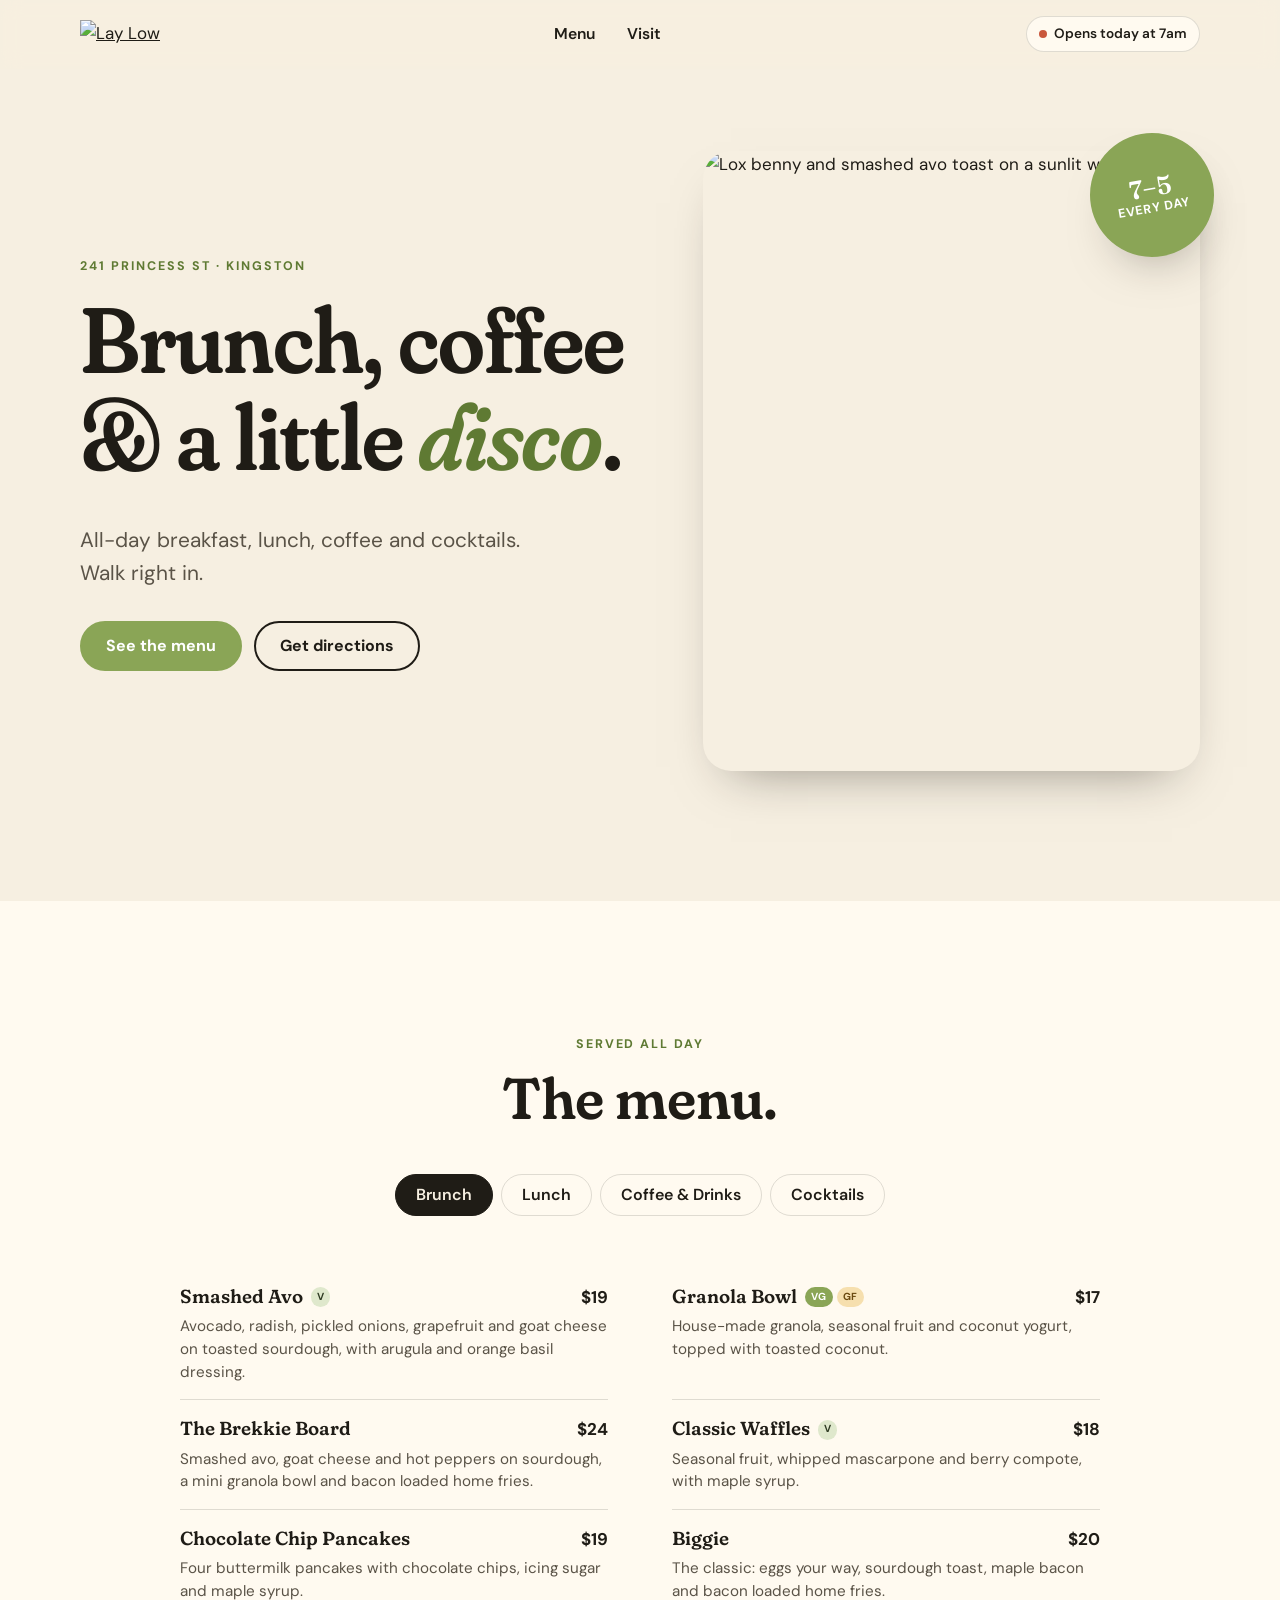
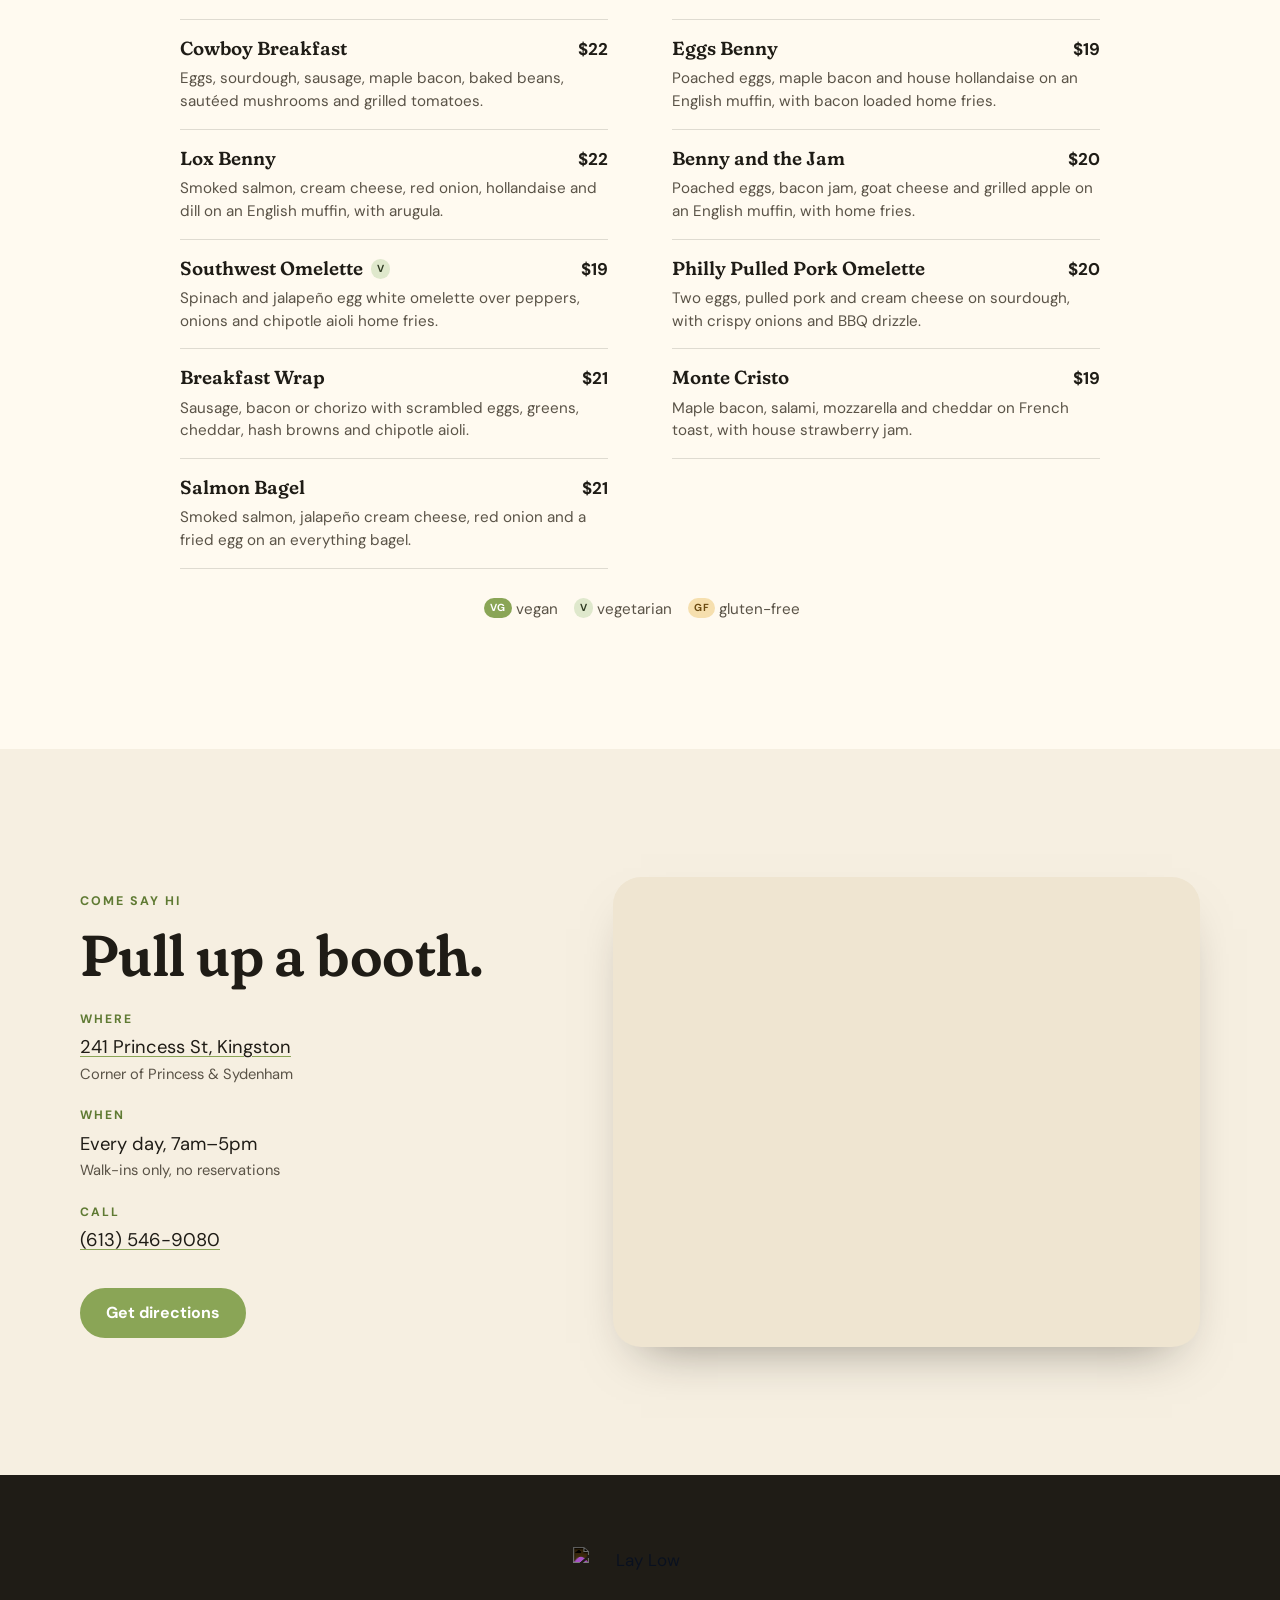
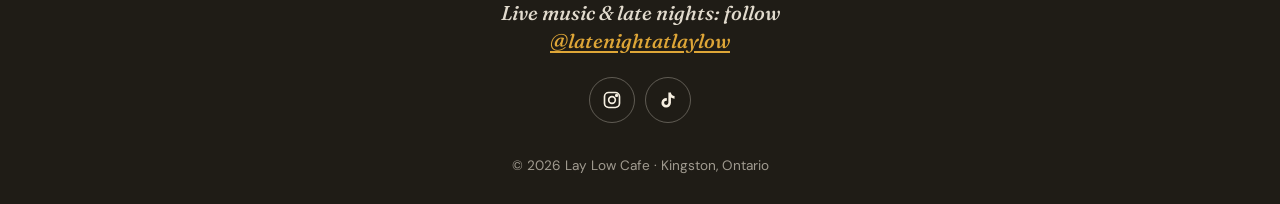
==== index.html @ 461b037a "Simplify to a single minimalist home page Same fonts, logo, palette and photography, with much less " ====
<!doctype html>
<html lang="en-CA">
<head>
  <meta charset="utf-8">
  <meta name="viewport" content="width=device-width, initial-scale=1">
  <title>Lay Low Cafe | Brunch &amp; Coffee in Downtown Kingston</title>
  <meta name="description" content="Lay Low Cafe is an all-day brunch, coffee and cocktail spot at 241 Princess St in downtown Kingston, Ontario. Open every day 7am to 5pm. Walk-ins only.">
  <link rel="canonical" href="https://laylowcafe.ca/">
  <meta name="theme-color" content="#f6efe1">

  <meta property="og:type" content="website">
  <meta property="og:site_name" content="Lay Low Cafe">
  <meta property="og:title" content="Lay Low Cafe | Brunch &amp; Coffee in Downtown Kingston">
  <meta property="og:description" content="All-day brunch, coffee and cocktails on Princess St. Open every day 7am to 5pm.">
  <meta property="og:url" content="https://laylowcafe.ca/">
  <meta property="og:image" content="https://laylowcafe.ca/assets/img/brunch-spread.jpg">
  <meta name="twitter:card" content="summary_large_image">

  <link rel="icon" href="assets/img/favicon.png" type="image/png">
  <link rel="apple-touch-icon" href="assets/img/apple-touch-icon.png">
  <link rel="preconnect" href="https://fonts.googleapis.com">
  <link rel="preconnect" href="https://fonts.gstatic.com" crossorigin>
  <link href="https://fonts.googleapis.com/css2?family=DM+Sans:opsz,wght@9..40,400;9..40,500;9..40,600;9..40,700&family=Fraunces:ital,opsz,wght,SOFT,WONK@0,9..144,500..600,100,1;1,9..144,500..600,100,1&display=swap" rel="stylesheet">
  <link rel="stylesheet" href="assets/css/styles.css">
  <link rel="preload" as="image" href="assets/img/brunch-spread.jpg">

  <script type="application/ld+json">
  {
    "@context": "https://schema.org",
    "@type": "CafeOrCoffeeShop",
    "name": "Lay Low Cafe",
    "url": "https://laylowcafe.ca/",
    "image": "https://laylowcafe.ca/assets/img/brunch-spread.jpg",
    "logo": "https://laylowcafe.ca/assets/img/logo.png",
    "telephone": "+1-613-546-9080",
    "priceRange": "$$",
    "servesCuisine": ["Brunch", "Breakfast", "Coffee", "Cocktails"],
    "hasMenu": "https://laylowcafe.ca/#menu",
    "acceptsReservations": false,
    "address": {
      "@type": "PostalAddress",
      "streetAddress": "241 Princess St",
      "addressLocality": "Kingston",
      "addressRegion": "ON",
      "postalCode": "K7L 1B3",
      "addressCountry": "CA"
    },
    "openingHoursSpecification": [{
      "@type": "OpeningHoursSpecification",
      "dayOfWeek": ["Monday", "Tuesday", "Wednesday", "Thursday", "Friday", "Saturday", "Sunday"],
      "opens": "07:00",
      "closes": "17:00"
    }],
    "sameAs": [
      "https://www.instagram.com/laylowcafe/",
      "https://www.tiktok.com/@laylowcafe"
    ]
  }
  </script>
  <script src="assets/js/main.js" defer></script>
</head>
<body>
  <a class="skip-link" href="#main">Skip to content</a>

  <header class="site-header">
    <div class="container">
      <a class="brand" href="#main" aria-label="Lay Low Cafe, back to top">
        <img src="assets/img/logo.png" alt="Lay Low" width="110" height="28">
      </a>
      <nav class="nav" aria-label="Main">
        <a href="#menu">Menu</a>
        <a href="#visit">Visit</a>
      </nav>
      <span class="status-pill" data-open-status><span class="dot"></span><span class="label">Open daily 7am–5pm</span></span>
    </div>
  </header>

  <main id="main">
    <!-- Hero -->
    <section class="hero">
      <div class="container">
        <div>
          <span class="eyebrow">241 Princess St · Kingston</span>
          <h1>Brunch, coffee &amp; a little <em>disco</em>.</h1>
          <p class="lede">All-day breakfast, lunch, coffee and cocktails. Walk right in.</p>
          <div class="btn-row">
            <a class="btn btn--olive" href="#menu">See the menu</a>
            <a class="btn btn--ghost" href="https://www.google.com/maps/dir/?api=1&amp;destination=Lay+Low+Cafe+241+Princess+St+Kingston+ON" target="_blank" rel="noopener">Get directions</a>
          </div>
        </div>
        <div class="hero-photo">
          <img src="assets/img/brunch-spread.jpg" alt="Lox benny and smashed avo toast on a sunlit wooden table" width="1179" height="1427">
          <div class="sticker" aria-hidden="true"><span><strong>7–5</strong>every day</span></div>
        </div>
      </div>
    </section>

    <!-- Menu -->
    <section class="section section--paper" id="menu" aria-labelledby="menu-h">
      <div class="container">
        <div class="section-head">
          <span class="eyebrow">Served all day</span>
          <h2 id="menu-h">The menu.</h2>
        </div>

        <!--
          HOW TO EDIT THE MENU
          Each item is one <li>: <div class="item-top"><h4>Name</h4><span class="price">$19</span></div><p>Description</p>
          Dietary tags go inside the <h4>: <span class="tag tag--v">V</span> (tag--vg vegan, tag--v vegetarian, tag--gf gluten-free)
        -->

        <div class="tabs" role="tablist" aria-label="Menu categories" hidden>
          <button role="tab" id="tab-brunch" aria-controls="panel-brunch" aria-selected="true">Brunch</button>
          <button role="tab" id="tab-lunch" aria-controls="panel-lunch" aria-selected="false" tabindex="-1">Lunch</button>
          <button role="tab" id="tab-drinks" aria-controls="panel-drinks" aria-selected="false" tabindex="-1">Coffee &amp; Drinks</button>
          <button role="tab" id="tab-cocktails" aria-controls="panel-cocktails" aria-selected="false" tabindex="-1">Cocktails</button>
        </div>

        <div class="menu-panel" id="panel-brunch" role="tabpanel" aria-labelledby="tab-brunch">
          <h3>Brunch</h3>
          <ul class="menu-grid">
            <li><div class="item-top"><h4>Smashed Avo <span class="tag tag--v">V</span></h4><span class="price">$19</span></div><p>Avocado, radish, pickled onions, grapefruit and goat cheese on toasted sourdough, with arugula and orange basil dressing.</p></li>
            <li><div class="item-top"><h4>Granola Bowl <span class="tag tag--vg">VG</span><span class="tag tag--gf">GF</span></h4><span class="price">$17</span></div><p>House-made granola, seasonal fruit and coconut yogurt, topped with toasted coconut.</p></li>
            <li><div class="item-top"><h4>The Brekkie Board</h4><span class="price">$24</span></div><p>Smashed avo, goat cheese and hot peppers on sourdough, a mini granola bowl and bacon loaded home fries.</p></li>
            <li><div class="item-top"><h4>Classic Waffles <span class="tag tag--v">V</span></h4><span class="price">$18</span></div><p>Seasonal fruit, whipped mascarpone and berry compote, with maple syrup.</p></li>
            <li><div class="item-top"><h4>Chocolate Chip Pancakes</h4><span class="price">$19</span></div><p>Four buttermilk pancakes with chocolate chips, icing sugar and maple syrup.</p></li>
            <li><div class="item-top"><h4>Biggie</h4><span class="price">$20</span></div><p>The classic: eggs your way, sourdough toast, maple bacon and bacon loaded home fries.</p></li>
            <li><div class="item-top"><h4>Cowboy Breakfast</h4><span class="price">$22</span></div><p>Eggs, sourdough, sausage, maple bacon, baked beans, sautéed mushrooms and grilled tomatoes.</p></li>
            <li><div class="item-top"><h4>Eggs Benny</h4><span class="price">$19</span></div><p>Poached eggs, maple bacon and house hollandaise on an English muffin, with bacon loaded home fries.</p></li>
            <li><div class="item-top"><h4>Lox Benny</h4><span class="price">$22</span></div><p>Smoked salmon, cream cheese, red onion, hollandaise and dill on an English muffin, with arugula.</p></li>
            <li><div class="item-top"><h4>Benny and the Jam</h4><span class="price">$20</span></div><p>Poached eggs, bacon jam, goat cheese and grilled apple on an English muffin, with home fries.</p></li>
            <li><div class="item-top"><h4>Southwest Omelette <span class="tag tag--v">V</span></h4><span class="price">$19</span></div><p>Spinach and jalapeño egg white omelette over peppers, onions and chipotle aioli home fries.</p></li>
            <li><div class="item-top"><h4>Philly Pulled Pork Omelette</h4><span class="price">$20</span></div><p>Two eggs, pulled pork and cream cheese on sourdough, with crispy onions and BBQ drizzle.</p></li>
            <li><div class="item-top"><h4>Breakfast Wrap</h4><span class="price">$21</span></div><p>Sausage, bacon or chorizo with scrambled eggs, greens, cheddar, hash browns and chipotle aioli.</p></li>
            <li><div class="item-top"><h4>Monte Cristo</h4><span class="price">$19</span></div><p>Maple bacon, salami, mozzarella and cheddar on French toast, with house strawberry jam.</p></li>
            <li><div class="item-top"><h4>Salmon Bagel</h4><span class="price">$21</span></div><p>Smoked salmon, jalapeño cream cheese, red onion and a fried egg on an everything bagel.</p></li>
          </ul>
        </div>

        <div class="menu-panel" id="panel-lunch" role="tabpanel" aria-labelledby="tab-lunch">
          <h3>Lunch</h3>
          <ul class="menu-grid">
            <li><div class="item-top"><h4>Daily Feature Soup</h4><span class="price">$12</span></div><p>Ask us about today's soup. Served with focaccia.</p></li>
            <li><div class="item-top"><h4>Beet Salad <span class="tag tag--v">V</span><span class="tag tag--gf">GF</span></h4><span class="price">$18</span></div><p>Roasted beets and sweet potato, dates, spiced pecans and goat cheese with hickory balsamic.</p></li>
            <li><div class="item-top"><h4>Caesar Salad</h4><span class="price">$12</span></div><p>Romaine, bacon, asiago, house croutons and smoky garlic Caesar. Add chicken +$8, or make it a wrap $19.</p></li>
            <li><div class="item-top"><h4>Veggie Grilled Cheese <span class="tag tag--v">V</span></h4><span class="price">$18</span></div><p>Roasted mushrooms, caramelized onions, spinach and peppers with pesto aioli on sourdough.</p></li>
            <li><div class="item-top"><h4>Tofu Banh Mi <span class="tag tag--vg">VG</span></h4><span class="price">$20</span></div><p>Chili oil tofu, vegan chipotle aioli, pickled daikon and carrot, cilantro, on ciabatta.</p></li>
            <li><div class="item-top"><h4>Balsamic Chicken Smash</h4><span class="price">$22</span></div><p>Grilled chicken, bacon, smashed avo, roasted peppers, goat cheese and crispy onions on ciabatta.</p></li>
            <li><div class="item-top"><h4>Mustard Melt</h4><span class="price">$20</span></div><p>Prosciutto, salami, mozzarella and spicy dill pickles on grilled focaccia with Carolina mustard.</p></li>
            <li><div class="item-top"><h4>Chicken BLT</h4><span class="price">$19</span></div><p>Grilled chicken, bacon, cheddar, romaine, tomato and garlic aioli on ciabatta or in a wrap.</p></li>
          </ul>
          <p class="menu-note">Sandwiches come with waffle fries or house salad. Upgrade to bacon loaded home fries +$2, soup or Caesar +$3, or gluten-free bread +$2.</p>
        </div>

        <div class="menu-panel" id="panel-drinks" role="tabpanel" aria-labelledby="tab-drinks">
          <h3>Coffee &amp; Drinks</h3>
          <ul class="menu-grid menu-grid--tight">
            <li><div class="item-top"><h4>House Drip</h4><span class="price">$3.50</span></div></li>
            <li><div class="item-top"><h4>Espresso</h4><span class="price">$3.50</span></div></li>
            <li><div class="item-top"><h4>Americano</h4><span class="price">$4</span></div></li>
            <li><div class="item-top"><h4>Cortado</h4><span class="price">$4.50</span></div></li>
            <li><div class="item-top"><h4>Flat White</h4><span class="price">$5</span></div></li>
            <li><div class="item-top"><h4>Latte</h4><span class="price">$5.50</span></div></li>
            <li class="sub"><div class="item-top"><h4>Iced Tiramisu Latte</h4><span class="price">$6.75</span></div></li>
            <li class="sub"><div class="item-top"><h4>Maple Oat Cinnamon Latte</h4><span class="price">$6.75</span></div></li>
            <li class="sub"><div class="item-top"><h4>Toffee Nut Latte</h4><span class="price">$6.25</span></div></li>
            <li class="sub"><div class="item-top"><h4>Dirty Grey Latte</h4><span class="price">$6.25</span></div></li>
            <li><div class="item-top"><h4>Cappuccino</h4><span class="price">$5.50</span></div></li>
            <li><div class="item-top"><h4>Mocha</h4><span class="price">$6</span></div></li>
            <li><div class="item-top"><h4>Chai Latte</h4><span class="price">$6</span></div></li>
            <li><div class="item-top"><h4>Matcha Latte</h4><span class="price">$6</span></div></li>
            <li class="sub"><div class="item-top"><h4>Earl Grey Matcha</h4><span class="price">$6.75</span></div></li>
            <li><div class="item-top"><h4>London Fog</h4><span class="price">$5.75</span></div></li>
            <li><div class="item-top"><h4>Hot Chocolate</h4><span class="price">$5</span></div></li>
            <li><div class="item-top"><h4>Tea</h4><span class="price">$4</span></div></li>
            <li><div class="item-top"><h4>Smoothies</h4><span class="price">$9</span></div><p>Berry Bliss · On A Cloud · Strawberry Glaze · The Go-Go</p></li>
            <li><div class="item-top"><h4>Fresh Juices</h4><span class="price">$9</span></div><p>Green Glow · Sunset · Friends of Mine · Blue Crush</p></li>
            <li><div class="item-top"><h4>Fresh-Squeezed Orange Juice</h4><span class="price">$8</span></div></li>
          </ul>
          <p class="menu-note">Oat or almond milk +$0.75 · Flavour shot +$0.75</p>
        </div>

        <div class="menu-panel" id="panel-cocktails" role="tabpanel" aria-labelledby="tab-cocktails">
          <h3>Cocktails</h3>
          <ul class="menu-grid">
            <li class="feature"><div class="item-top"><h4>Mimosa Disco Bowl</h4><span class="price">$65</span></div><p>Mimosas for the whole table. Serves 2–4.</p></li>
            <li><div class="item-top"><h4>Mimosa</h4><span class="price">$13</span></div><p>Prosecco with grapefruit, cranberry or fresh orange juice.</p></li>
            <li><div class="item-top"><h4>Caesar</h4><span class="price">$15</span></div><p>Garlic-infused vodka, Tabasco, Worcestershire, pickle brine and Clamato, celery salt Tajín rim.</p></li>
            <li><div class="item-top"><h4>Espresso Martini</h4><span class="price">$14</span></div><p>Vodka, Kahlúa, espresso and maple syrup.</p></li>
            <li><div class="item-top"><h4>Brunch Spritz</h4><span class="price">$14</span></div><p>Aperol, prosecco, fresh orange juice and soda.</p></li>
            <li><div class="item-top"><h4>Spicy Mango Margarita</h4><span class="price">$14</span></div><p>Tequila, triple sec, hot honey and lime with a Tajín rim.</p></li>
          </ul>
          <p class="menu-note">19+ with valid ID.</p>
        </div>

        <p class="menu-note"><span class="tag tag--vg">VG</span> vegan &nbsp; <span class="tag tag--v">V</span> vegetarian &nbsp; <span class="tag tag--gf">GF</span> gluten-free</p>
      </div>
    </section>

    <!-- Visit -->
    <section class="section" id="visit" aria-labelledby="visit-h">
      <div class="container visit">
        <div>
          <span class="eyebrow">Come say hi</span>
          <h2 id="visit-h">Pull up a booth.</h2>
          <dl>
            <div><dt>Where</dt><dd><a href="https://www.google.com/maps/search/?api=1&amp;query=Lay+Low+Cafe+241+Princess+St+Kingston+ON" target="_blank" rel="noopener">241 Princess St, Kingston</a><small>Corner of Princess &amp; Sydenham</small></dd></div>
            <div><dt>When</dt><dd>Every day, 7am–5pm<small>Walk-ins only, no reservations</small></dd></div>
            <div><dt>Call</dt><dd><a href="tel:+16135469080">(613) 546-9080</a></dd></div>
          </dl>
          <a class="btn btn--olive" href="https://www.google.com/maps/dir/?api=1&amp;destination=Lay+Low+Cafe+241+Princess+St+Kingston+ON" target="_blank" rel="noopener">Get directions</a>
        </div>
        <div class="map">
          <iframe title="Map showing Lay Low Cafe at 241 Princess St, Kingston" src="https://www.google.com/maps?q=Lay+Low+Cafe,+241+Princess+St,+Kingston,+ON&amp;output=embed" loading="lazy" referrerpolicy="no-referrer-when-downgrade"></iframe>
        </div>
      </div>
    </section>
  </main>

  <footer class="site-footer">
    <div class="container">
      <img class="footer-logo" src="assets/img/logo.png" alt="Lay Low" width="134" height="34" loading="lazy">
      <p class="footer-late">Live music &amp; late nights: follow <a href="https://www.instagram.com/latenightatlaylow/" target="_blank" rel="noopener">@latenightatlaylow</a></p>
      <div class="socials">
        <a href="https://www.instagram.com/laylowcafe/" target="_blank" rel="noopener" aria-label="Lay Low on Instagram"><svg width="20" height="20" viewBox="0 0 24 24" fill="none" stroke="currentColor" stroke-width="2" aria-hidden="true"><rect x="3" y="3" width="18" height="18" rx="5"/><circle cx="12" cy="12" r="4"/><circle cx="17.5" cy="6.5" r="1" fill="currentColor"/></svg></a>
        <a href="https://www.tiktok.com/@laylowcafe" target="_blank" rel="noopener" aria-label="Lay Low on TikTok"><svg width="20" height="20" viewBox="0 0 24 24" fill="currentColor" aria-hidden="true"><path d="M16.6 5.82A4.28 4.28 0 0 1 15.54 3h-3.09v12.4a2.59 2.59 0 1 1-2.59-2.6c.27 0 .53.04.77.12V9.77a5.7 5.7 0 1 0 4.91 5.63V9.01a7.35 7.35 0 0 0 4.3 1.38V7.3a4.3 4.3 0 0 1-3.24-1.48z"/></svg></a>
      </div>
      <p class="footer-small">© <span data-year>2026</span> Lay Low Cafe · Kingston, Ontario</p>
    </div>
  </footer>

  <nav class="action-bar" aria-label="Quick actions">
    <a href="#menu"><svg width="20" height="20" viewBox="0 0 24 24" fill="none" stroke="currentColor" stroke-width="2" stroke-linecap="round" aria-hidden="true"><path d="M4 6h16M4 12h16M4 18h10"/></svg>Menu</a>
    <a href="https://www.google.com/maps/dir/?api=1&amp;destination=Lay+Low+Cafe+241+Princess+St+Kingston+ON" target="_blank" rel="noopener"><svg width="20" height="20" viewBox="0 0 24 24" fill="none" stroke="currentColor" stroke-width="2" stroke-linecap="round" aria-hidden="true"><path d="M12 21s-7-6.2-7-11.5A7 7 0 0 1 19 9.5C19 14.8 12 21 12 21z"/><circle cx="12" cy="9.5" r="2.5"/></svg>Directions</a>
    <a href="tel:+16135469080"><svg width="20" height="20" viewBox="0 0 24 24" fill="none" stroke="currentColor" stroke-width="2" stroke-linecap="round" stroke-linejoin="round" aria-hidden="true"><path d="M22 16.9v3a2 2 0 0 1-2.2 2 19.8 19.8 0 0 1-8.6-3.1 19.5 19.5 0 0 1-6-6A19.8 19.8 0 0 1 2.1 4.2 2 2 0 0 1 4.1 2h3a2 2 0 0 1 2 1.7c.1.9.3 1.8.6 2.7a2 2 0 0 1-.5 2.1L8 9.8a16 16 0 0 0 6 6l1.3-1.3a2 2 0 0 1 2.1-.4c.9.3 1.8.5 2.7.6a2 2 0 0 1 1.7 2z"/></svg>Call</a>
  </nav>
</body>
</html>
---- assets/css/styles.css ----
/* ==========================================================================
   Lay Low Cafe — styles
   Palette pulled from the space: olive cup stickers, green booths,
   warm wood tables, Kingston sunshine.
   ========================================================================== */

:root {
  --cream: #f6efe1;
  --cream-2: #efe5d1;
  --paper: #fffaf0;
  --ink: #1f1c16;
  --ink-soft: #5a5347;
  --olive: #8aa556;
  --olive-deep: #5f7a33;
  --booth: #2e3a22;
  --sun: #f3b53b;
  --line: rgba(31, 28, 22, 0.14);

  --font-display: "Fraunces", Georgia, "Times New Roman", serif;
  --font-body: "DM Sans", system-ui, -apple-system, "Segoe UI", sans-serif;

  --radius: 18px;
  --radius-lg: 28px;
  --shadow: 0 24px 50px -28px rgba(31, 28, 22, 0.5);
  --max: 1120px;
  --gutter: clamp(16px, 4vw, 40px);
  --header-h: 68px;
}

*,
*::before,
*::after { box-sizing: border-box; }

html { scroll-behavior: smooth; scroll-padding-top: var(--header-h); -webkit-text-size-adjust: 100%; }

body {
  margin: 0;
  background: var(--cream);
  color: var(--ink);
  font-family: var(--font-body);
  font-size: 1.0625rem;
  line-height: 1.6;
  -webkit-font-smoothing: antialiased;
}

img { display: block; max-width: 100%; height: auto; }
a { color: inherit; }
:focus-visible { outline: 3px solid var(--olive-deep); outline-offset: 3px; border-radius: 6px; }

.skip-link {
  position: absolute; left: -9999px; top: 8px; z-index: 100;
  background: var(--ink); color: var(--cream); padding: 10px 16px; border-radius: 8px;
}
.skip-link:focus { left: 8px; }

.container { width: min(100% - 2 * var(--gutter), var(--max)); margin-inline: auto; }

h1, h2, h3 {
  font-family: var(--font-display);
  font-weight: 600;
  line-height: 1.05;
  letter-spacing: -0.01em;
  font-variation-settings: "SOFT" 100, "WONK" 1;
  margin: 0 0 0.4em;
}
h1 { font-size: clamp(2.8rem, 7.4vw, 5.8rem); }
h2 { font-size: clamp(2.2rem, 5vw, 3.6rem); }
p { margin: 0 0 1em; }

.eyebrow {
  display: inline-block;
  font-size: 0.78rem; font-weight: 700; letter-spacing: 0.16em; text-transform: uppercase;
  color: var(--olive-deep); margin-bottom: 0.9rem;
}
.lede { font-size: clamp(1.1rem, 1.8vw, 1.3rem); color: var(--ink-soft); max-width: 34ch; }

/* ---------- Buttons ---------- */
.btn {
  --bg: var(--ink); --fg: var(--cream);
  display: inline-flex; align-items: center; justify-content: center; gap: 0.5em;
  min-height: 50px; padding: 0.75em 1.5em;
  border-radius: 999px; border: 2px solid var(--bg);
  background: var(--bg); color: var(--fg);
  font: 700 1rem/1 var(--font-body); text-decoration: none;
  transition: transform 0.15s ease, background 0.15s ease, color 0.15s ease;
}
.btn:hover { transform: translateY(-2px); }
.btn--olive { --bg: var(--olive); --fg: #fff; }
.btn--olive:hover { --bg: var(--olive-deep); }
.btn--ghost { background: transparent; color: var(--bg); }
.btn--ghost:hover { background: var(--bg); color: var(--fg); }
.btn svg { width: 1.1em; height: 1.1em; flex: none; }
.btn-row { display: flex; flex-wrap: wrap; gap: 12px; }

/* ---------- Header ---------- */
.site-header {
  position: sticky; top: 0; z-index: 50;
  background: color-mix(in srgb, var(--cream) 88%, transparent);
  backdrop-filter: saturate(1.4) blur(10px);
  -webkit-backdrop-filter: saturate(1.4) blur(10px);
  border-bottom: 1px solid transparent;
  transition: border-color 0.2s ease;
}
.site-header.is-scrolled { border-bottom-color: var(--line); }
.site-header .container {
  height: var(--header-h);
  display: flex; align-items: center; justify-content: space-between; gap: 16px;
}
.brand img { height: 28px; width: auto; }
.nav { display: flex; align-items: center; gap: 4px; }
.nav a {
  text-decoration: none; font-weight: 600; font-size: 0.98rem;
  padding: 0.55em 0.9em; border-radius: 999px; transition: background 0.15s ease;
}
.nav a:hover { background: var(--cream-2); }
@media (max-width: 640px) { .nav { display: none; } }

.status-pill {
  display: inline-flex; align-items: center; gap: 0.5em;
  font-size: 0.85rem; font-weight: 600;
  padding: 0.45em 0.9em; border-radius: 999px;
  background: var(--paper); border: 1px solid var(--line); white-space: nowrap;
}
.status-pill .dot { width: 8px; height: 8px; border-radius: 50%; background: #b9b1a1; }
.status-pill.is-open .dot { background: #3fa34d; box-shadow: 0 0 0 4px rgba(63, 163, 77, 0.18); }
.status-pill.is-closed .dot { background: #c9573b; }

/* ---------- Hero ---------- */
.hero {
  min-height: calc(100svh - var(--header-h));
  display: grid; align-items: center;
  padding: clamp(24px, 4vw, 48px) 0 clamp(56px, 8vw, 96px);
}
.hero .container {
  display: grid; grid-template-columns: 1.1fr 1fr; gap: clamp(32px, 6vw, 88px); align-items: center;
}
.hero h1 em { font-style: italic; color: var(--olive-deep); }
.hero .lede { margin-bottom: 2rem; }
.hero-photo { position: relative; }
.hero-photo img {
  width: 100%; aspect-ratio: 4 / 5; object-fit: cover;
  border-radius: var(--radius-lg); box-shadow: var(--shadow);
}
.sticker {
  position: absolute; top: -18px; right: -14px;
  width: clamp(96px, 11vw, 124px); aspect-ratio: 1;
  border-radius: 50%; background: var(--olive); color: #fff;
  display: grid; place-items: center; text-align: center;
  font: 700 0.78rem/1.15 var(--font-body); letter-spacing: 0.06em; text-transform: uppercase;
  transform: rotate(-10deg); box-shadow: var(--shadow);
}
.sticker strong { display: block; font: 600 1.6rem/1 var(--font-display); letter-spacing: 0; text-transform: none; }

@media (max-width: 860px) {
  .hero { min-height: 0; }
  .hero .container { grid-template-columns: 1fr; }
  .hero-photo { max-width: 460px; }
  .sticker { right: 8px; }
}

/* ---------- Sections ---------- */
.section { padding: clamp(72px, 10vw, 128px) 0; }
.section--paper { background: var(--paper); }
.section-head { text-align: center; margin-bottom: clamp(28px, 4vw, 44px); }
.section-head .lede { margin-inline: auto; }

/* ---------- Menu ---------- */
.tabs {
  display: flex; justify-content: center; flex-wrap: wrap; gap: 8px;
  margin-bottom: clamp(32px, 5vw, 52px);
}
.tabs button {
  font: 600 1rem/1 var(--font-body); color: var(--ink); cursor: pointer;
  padding: 0.75em 1.25em; border-radius: 999px;
  border: 1px solid var(--line); background: transparent;
  transition: background 0.15s ease, color 0.15s ease;
}
.tabs button:hover { background: var(--cream-2); }
.tabs button[aria-selected="true"] { background: var(--ink); color: var(--cream); border-color: var(--ink); }

.menu-panel { max-width: 920px; margin-inline: auto; }
.menu-panel + .menu-panel { margin-top: 56px; } /* only applies with JS off, when all panels show */
.js .menu-panel + .menu-panel { margin-top: 0; }
.menu-panel > h3 { font-size: 1.6rem; text-align: center; margin-bottom: 1.2em; }
.js .menu-panel > h3 { display: none; }

.menu-grid { list-style: none; margin: 0; padding: 0; display: grid; grid-template-columns: 1fr 1fr; gap: 0 clamp(28px, 5vw, 64px); }
@media (max-width: 720px) { .menu-grid { grid-template-columns: 1fr; } }
.menu-grid li { padding: 16px 0; border-bottom: 1px solid var(--line); }
.item-top { display: flex; align-items: baseline; justify-content: space-between; gap: 12px; }
.item-top h4 { font: 600 1.18rem/1.25 var(--font-display); margin: 0; font-variation-settings: "SOFT" 100, "WONK" 1; }
.item-top .price { font-weight: 700; font-variant-numeric: tabular-nums; white-space: nowrap; }
.menu-grid p { margin: 4px 0 0; color: var(--ink-soft); font-size: 0.95rem; line-height: 1.5; }
.menu-grid .sub h4 { font-style: italic; font-weight: 500; padding-left: 14px; }
.menu-grid--tight { display: block; columns: 2; column-gap: clamp(28px, 5vw, 64px); }
.menu-grid--tight li { padding: 11px 0; break-inside: avoid; }
@media (max-width: 720px) { .menu-grid--tight { columns: 1; } }
.menu-grid .feature { background: var(--booth); color: var(--cream); border-radius: var(--radius); padding: 18px 20px; border: 0; grid-column: 1 / -1; margin-bottom: 8px; }
.menu-grid .feature p { color: rgba(246, 239, 225, 0.8); }
.menu-note { text-align: center; color: var(--ink-soft); font-size: 0.95rem; margin: 28px 0 0; }

.tag {
  display: inline-grid; place-items: center; height: 20px; padding: 0 6px; margin-left: 4px;
  border-radius: 999px; font: 700 0.64rem/1 var(--font-body); letter-spacing: 0.04em;
  vertical-align: 3px; background: var(--cream-2);
}
.tag--vg { background: var(--olive); color: #fff; }
.tag--v { background: #dfe8cc; color: var(--booth); }
.tag--gf { background: #f6dfae; color: #6b4a10; }

/* ---------- Visit ---------- */
.visit { display: grid; grid-template-columns: 1fr 1.25fr; gap: clamp(28px, 5vw, 64px); align-items: center; }
.visit dl { margin: 1.4rem 0 2rem; display: grid; gap: 20px; }
.visit dt { font-size: 0.76rem; font-weight: 700; letter-spacing: 0.16em; text-transform: uppercase; color: var(--olive-deep); }
.visit dd { margin: 4px 0 0; font-size: 1.15rem; }
.visit dd a { text-decoration-color: var(--olive); text-underline-offset: 3px; }
.visit dd small { display: block; color: var(--ink-soft); font-size: 0.92rem; }
.map { border-radius: var(--radius-lg); overflow: hidden; aspect-ratio: 5 / 4; background: var(--cream-2); box-shadow: var(--shadow); }
.map iframe { width: 100%; height: 100%; border: 0; display: block; }
@media (max-width: 860px) { .visit { grid-template-columns: 1fr; } .map { aspect-ratio: 4 / 3; } }

/* ---------- Footer ---------- */
.site-footer { background: var(--ink); color: var(--cream); padding: clamp(48px, 7vw, 72px) 0 calc(28px + env(safe-area-inset-bottom)); text-align: center; }
.footer-logo { height: 34px; width: auto; filter: invert(1); margin: 0 auto 18px; }
.footer-late { font: italic 500 1.25rem/1.4 var(--font-display); margin: 0 auto 22px; max-width: 32ch; opacity: 0.9; }
.footer-late a { color: var(--sun); text-underline-offset: 3px; }
.socials { display: flex; justify-content: center; gap: 10px; }
.socials a {
  width: 46px; height: 46px; border-radius: 50%; display: grid; place-items: center;
  border: 1px solid rgba(246, 239, 225, 0.3); transition: background 0.15s ease, color 0.15s ease;
}
.socials a:hover { background: var(--cream); color: var(--ink); }
.socials svg { width: 20px; height: 20px; }
.footer-small { margin: 32px 0 0; font-size: 0.85rem; opacity: 0.6; }

/* ---------- Mobile action bar ---------- */
.action-bar { display: none; }
@media (max-width: 640px) {
  body { padding-bottom: calc(76px + env(safe-area-inset-bottom)); }
  .action-bar {
    position: fixed; z-index: 60; left: 12px; right: 12px; bottom: calc(12px + env(safe-area-inset-bottom));
    display: grid; grid-template-columns: repeat(3, 1fr);
    background: var(--ink); border-radius: 999px; padding: 6px; box-shadow: 0 12px 30px -10px rgba(0, 0, 0, 0.5);
  }
  .action-bar a {
    display: flex; flex-direction: column; align-items: center; justify-content: center; gap: 2px;
    min-height: 52px; border-radius: 999px; color: var(--cream); text-decoration: none;
    font-size: 0.75rem; font-weight: 700;
  }
  .action-bar a:first-child { background: var(--olive); }
  .action-bar svg { width: 20px; height: 20px; }
}

@media (prefers-reduced-motion: reduce) {
  html { scroll-behavior: auto; }
  .btn { transition: none; }
}
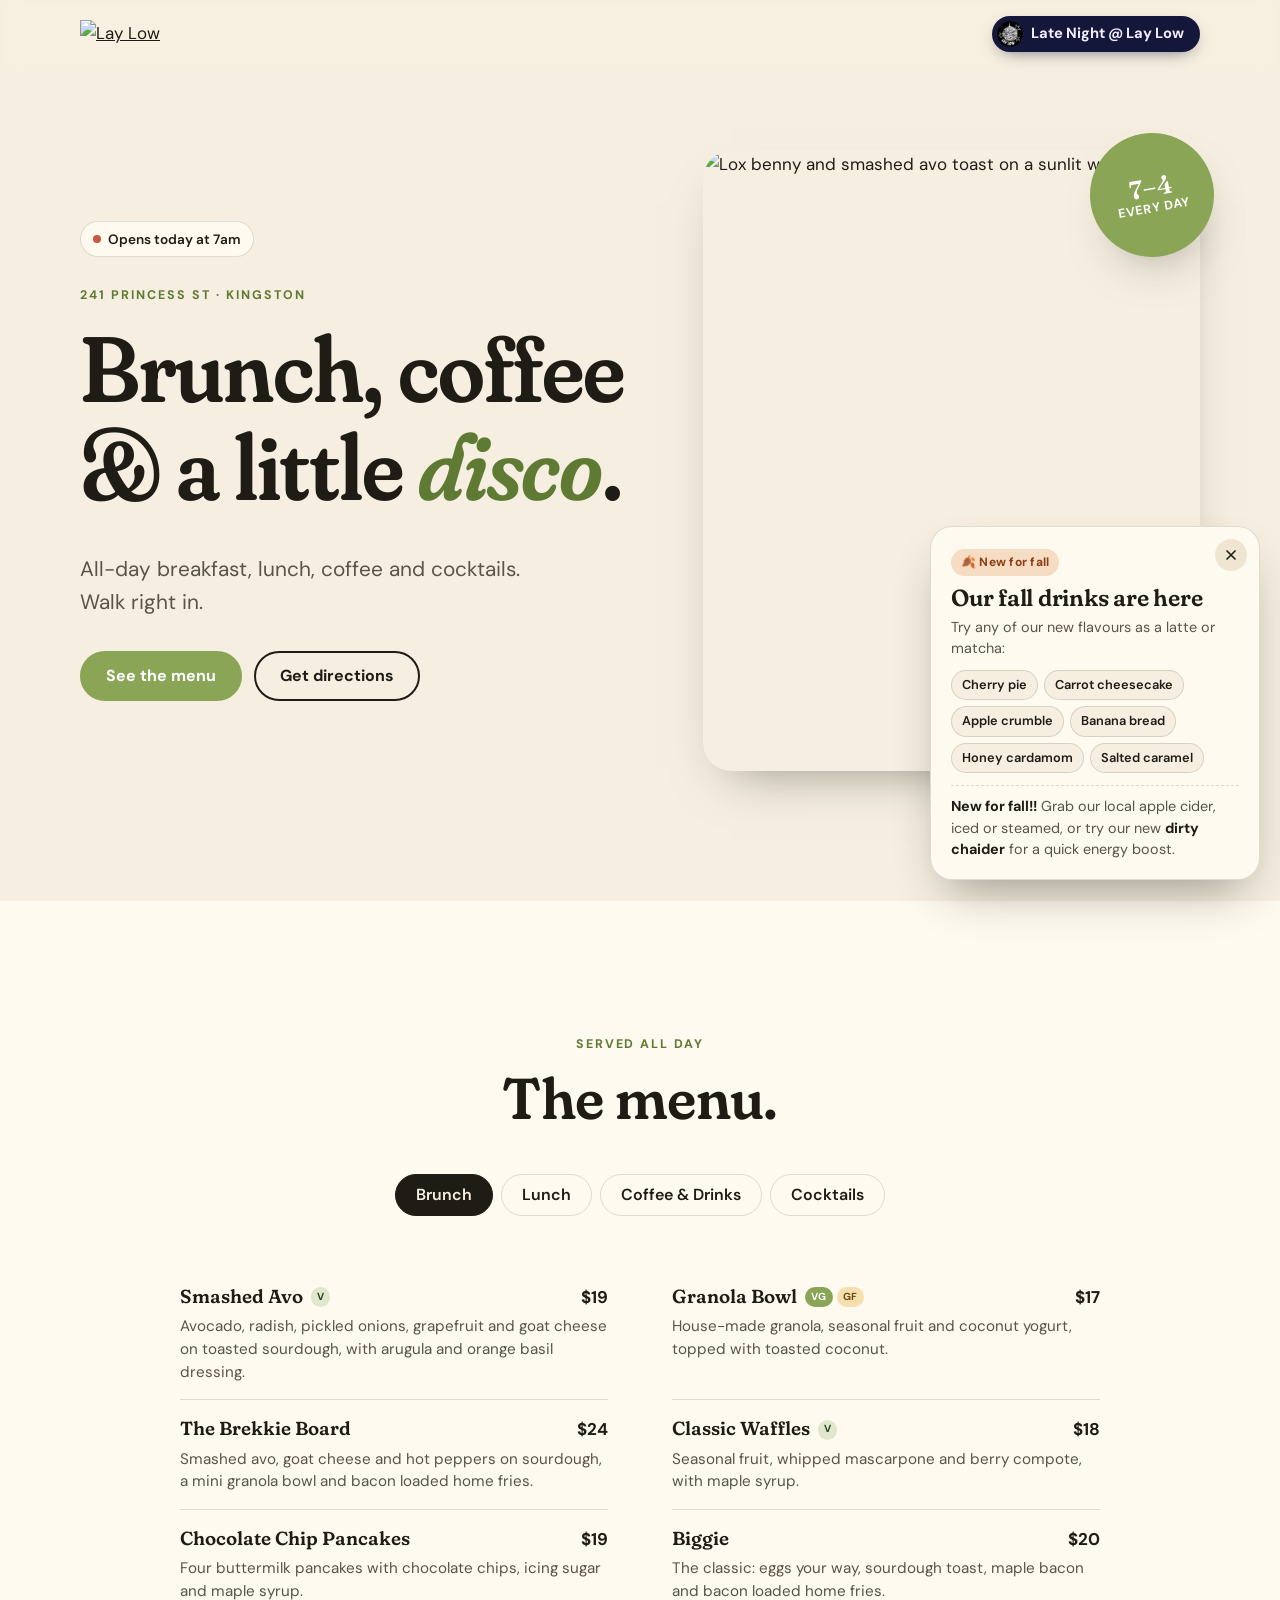
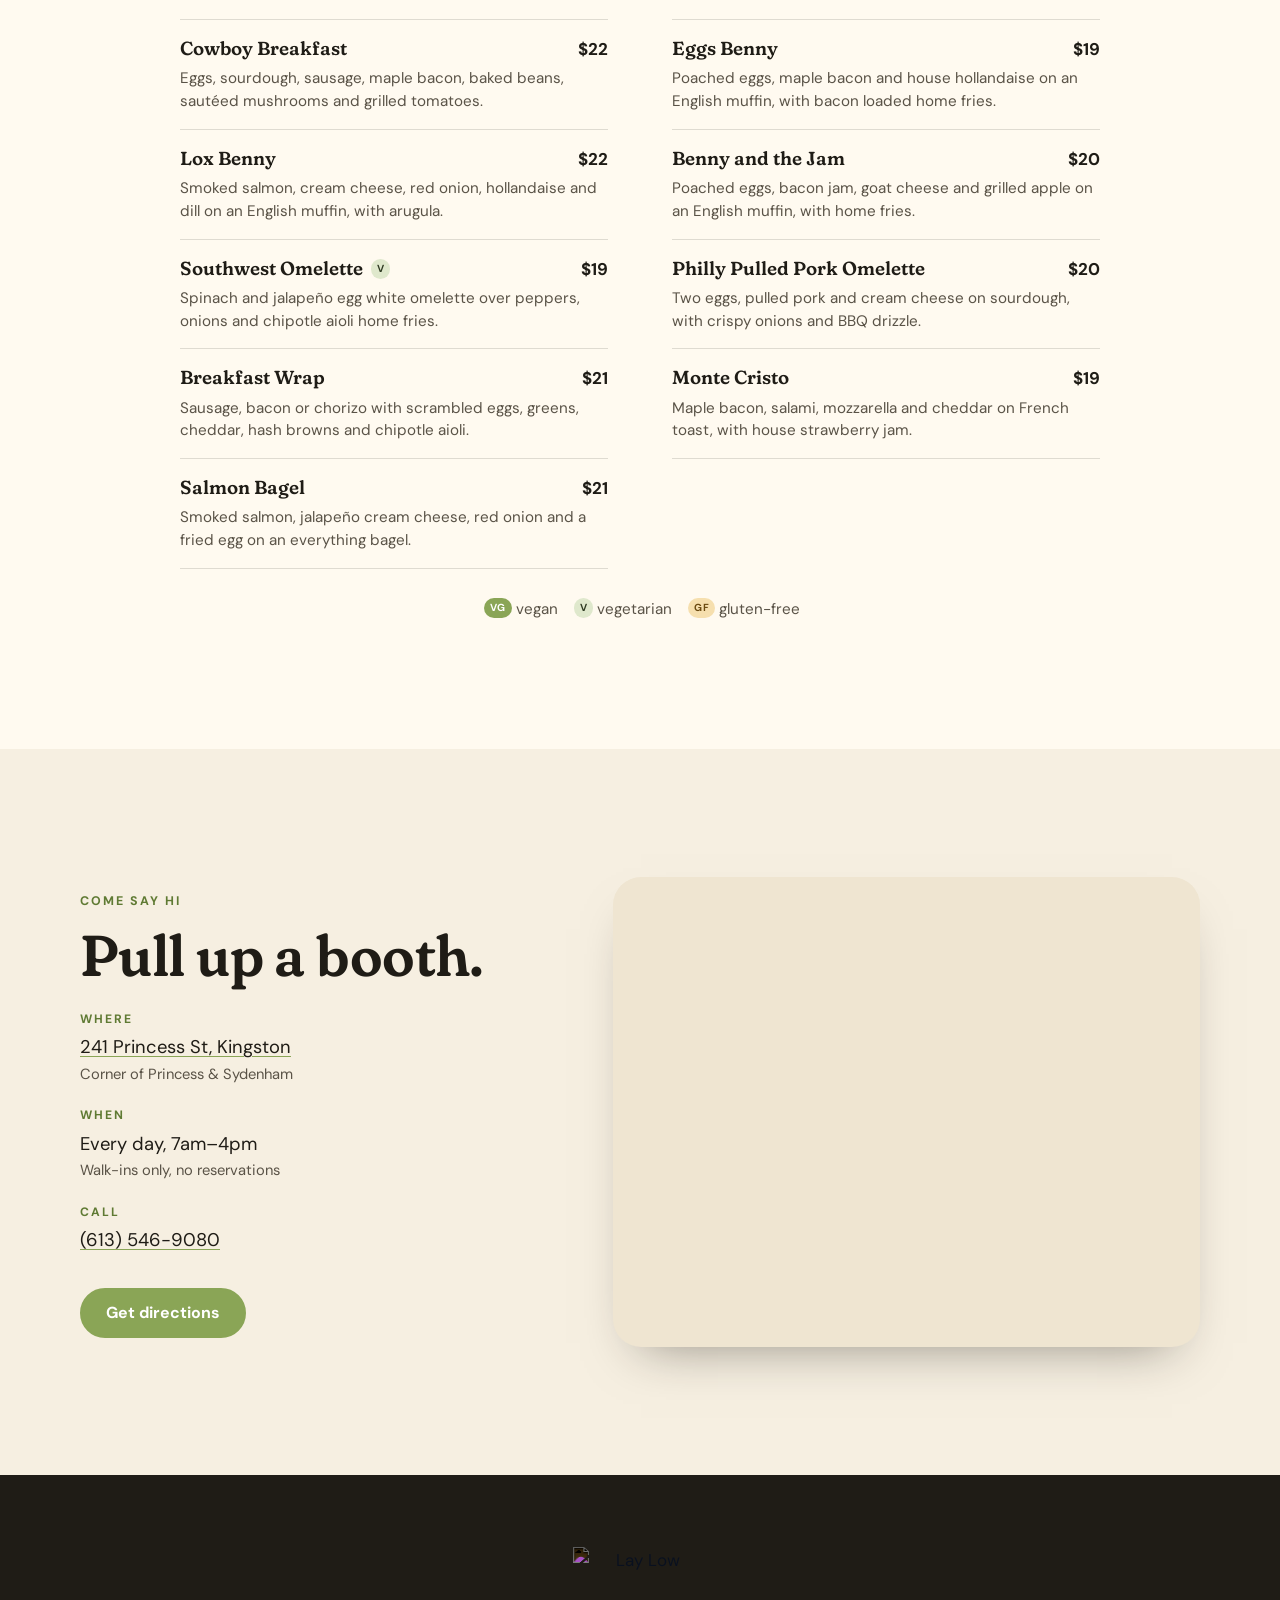
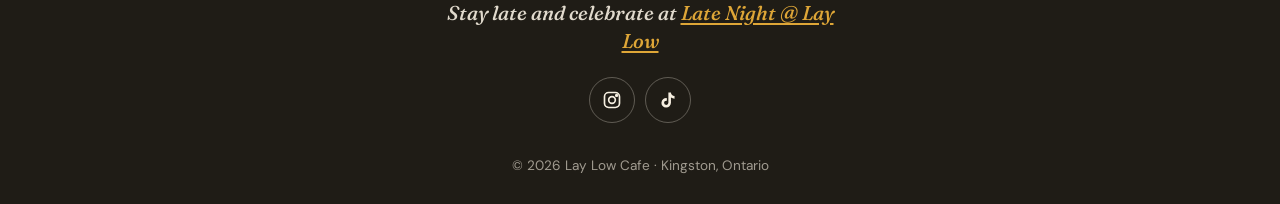
==== commit 2f64a19d: "Add Late Night @ Lay Low page, fall drinks pop-up, 4pm close - Hours are 7am-4pm: open badge, JSON-L" ====
--- a/index.html
+++ b/index.html
@@ -4,14 +4,14 @@
   <meta charset="utf-8">
   <meta name="viewport" content="width=device-width, initial-scale=1">
   <title>Lay Low Cafe | Brunch &amp; Coffee in Downtown Kingston</title>
-  <meta name="description" content="Lay Low Cafe is an all-day brunch, coffee and cocktail spot at 241 Princess St in downtown Kingston, Ontario. Open every day 7am to 5pm. Walk-ins only.">
+  <meta name="description" content="Lay Low Cafe is an all-day brunch, coffee and cocktail spot at 241 Princess St in downtown Kingston, Ontario. Open every day 7am to 4pm. Walk-ins only.">
   <link rel="canonical" href="https://laylowcafe.ca/">
   <meta name="theme-color" content="#f6efe1">
 
   <meta property="og:type" content="website">
   <meta property="og:site_name" content="Lay Low Cafe">
   <meta property="og:title" content="Lay Low Cafe | Brunch &amp; Coffee in Downtown Kingston">
-  <meta property="og:description" content="All-day brunch, coffee and cocktails on Princess St. Open every day 7am to 5pm.">
+  <meta property="og:description" content="All-day brunch, coffee and cocktails on Princess St. Open every day 7am to 4pm.">
   <meta property="og:url" content="https://laylowcafe.ca/">
   <meta property="og:image" content="https://laylowcafe.ca/assets/img/brunch-spread.jpg">
   <meta name="twitter:card" content="summary_large_image">
@@ -49,7 +49,7 @@
       "@type": "OpeningHoursSpecification",
       "dayOfWeek": ["Monday", "Tuesday", "Wednesday", "Thursday", "Friday", "Saturday", "Sunday"],
       "opens": "07:00",
-      "closes": "17:00"
+      "closes": "16:00"
     }],
     "sameAs": [
       "https://www.instagram.com/laylowcafe/",
@@ -64,14 +64,13 @@
 
   <header class="site-header">
     <div class="container">
-      <a class="brand" href="#main" aria-label="Lay Low Cafe, back to top">
-        <img src="assets/img/logo.png" alt="Lay Low" width="110" height="28">
+      <a class="brand" href="./" aria-current="page">
+        <img src="assets/img/logo.png" alt="Lay Low Cafe" width="110" height="28">
       </a>
-      <nav class="nav" aria-label="Main">
-        <a href="#menu">Menu</a>
-        <a href="#visit">Visit</a>
-      </nav>
-      <span class="status-pill" data-open-status><span class="dot"></span><span class="label">Open daily 7am–5pm</span></span>
+      <a class="night-link" href="late-night/">
+        <img src="assets/img/late-night-favicon.png" alt="" width="26" height="26">
+        Late Night @ Lay Low
+      </a>
     </div>
   </header>
 
@@ -80,6 +79,7 @@
     <section class="hero">
       <div class="container">
         <div>
+          <span class="status-pill hero-status" data-open-status><span class="dot"></span><span class="label">Open daily 7am–4pm</span></span>
           <span class="eyebrow">241 Princess St · Kingston</span>
           <h1>Brunch, coffee &amp; a little <em>disco</em>.</h1>
           <p class="lede">All-day breakfast, lunch, coffee and cocktails. Walk right in.</p>
@@ -90,7 +90,7 @@
         </div>
         <div class="hero-photo">
           <img src="assets/img/brunch-spread.jpg" alt="Lox benny and smashed avo toast on a sunlit wooden table" width="1179" height="1427">
-          <div class="sticker" aria-hidden="true"><span><strong>7–5</strong>every day</span></div>
+          <div class="sticker" aria-hidden="true"><span><strong>7–4</strong>every day</span></div>
         </div>
       </div>
     </section>
@@ -205,7 +205,7 @@
           <h2 id="visit-h">Pull up a booth.</h2>
           <dl>
             <div><dt>Where</dt><dd><a href="https://www.google.com/maps/search/?api=1&amp;query=Lay+Low+Cafe+241+Princess+St+Kingston+ON" target="_blank" rel="noopener">241 Princess St, Kingston</a><small>Corner of Princess &amp; Sydenham</small></dd></div>
-            <div><dt>When</dt><dd>Every day, 7am–5pm<small>Walk-ins only, no reservations</small></dd></div>
+            <div><dt>When</dt><dd>Every day, 7am–4pm<small>Walk-ins only, no reservations</small></dd></div>
             <div><dt>Call</dt><dd><a href="tel:+16135469080">(613) 546-9080</a></dd></div>
           </dl>
           <a class="btn btn--olive" href="https://www.google.com/maps/dir/?api=1&amp;destination=Lay+Low+Cafe+241+Princess+St+Kingston+ON" target="_blank" rel="noopener">Get directions</a>
@@ -220,7 +220,7 @@
   <footer class="site-footer">
     <div class="container">
       <img class="footer-logo" src="assets/img/logo.png" alt="Lay Low" width="134" height="34" loading="lazy">
-      <p class="footer-late">Live music &amp; late nights: follow <a href="https://www.instagram.com/latenightatlaylow/" target="_blank" rel="noopener">@latenightatlaylow</a></p>
+      <p class="footer-late">Stay late and celebrate at <a href="late-night/">Late Night @ Lay Low</a></p>
       <div class="socials">
         <a href="https://www.instagram.com/laylowcafe/" target="_blank" rel="noopener" aria-label="Lay Low on Instagram"><svg width="20" height="20" viewBox="0 0 24 24" fill="none" stroke="currentColor" stroke-width="2" aria-hidden="true"><rect x="3" y="3" width="18" height="18" rx="5"/><circle cx="12" cy="12" r="4"/><circle cx="17.5" cy="6.5" r="1" fill="currentColor"/></svg></a>
         <a href="https://www.tiktok.com/@laylowcafe" target="_blank" rel="noopener" aria-label="Lay Low on TikTok"><svg width="20" height="20" viewBox="0 0 24 24" fill="currentColor" aria-hidden="true"><path d="M16.6 5.82A4.28 4.28 0 0 1 15.54 3h-3.09v12.4a2.59 2.59 0 1 1-2.59-2.6c.27 0 .53.04.77.12V9.77a5.7 5.7 0 1 0 4.91 5.63V9.01a7.35 7.35 0 0 0 4.3 1.38V7.3a4.3 4.3 0 0 1-3.24-1.48z"/></svg></a>
@@ -228,6 +228,25 @@
       <p class="footer-small">© <span data-year>2026</span> Lay Low Cafe · Kingston, Ontario</p>
     </div>
   </footer>
+
+  <!-- Fall drinks pop-up. Shown once per visitor until closed; bump data-pop-id for next season's pop-up. -->
+  <aside class="pop" id="fall-pop" data-pop-id="fall-2026" aria-labelledby="pop-h" hidden>
+    <button class="pop-close" type="button" aria-label="Close">
+      <svg width="16" height="16" viewBox="0 0 24 24" fill="none" stroke="currentColor" stroke-width="2.5" stroke-linecap="round" aria-hidden="true"><path d="M6 6l12 12M18 6L6 18"/></svg>
+    </button>
+    <span class="pop-badge">🍂 New for fall</span>
+    <h2 id="pop-h">Our fall drinks are here</h2>
+    <p>Try any of our new flavours as a latte or matcha:</p>
+    <ul class="pop-flavours">
+      <li>Cherry pie</li>
+      <li>Carrot cheesecake</li>
+      <li>Apple crumble</li>
+      <li>Banana bread</li>
+      <li>Honey cardamom</li>
+      <li>Salted caramel</li>
+    </ul>
+    <p class="pop-new"><strong>New for fall!!</strong> Grab our local apple cider, iced or steamed, or try our new <strong>dirty chaider</strong> for a quick energy boost.</p>
+  </aside>
 
   <nav class="action-bar" aria-label="Quick actions">
     <a href="#menu"><svg width="20" height="20" viewBox="0 0 24 24" fill="none" stroke="currentColor" stroke-width="2" stroke-linecap="round" aria-hidden="true"><path d="M4 6h16M4 12h16M4 18h10"/></svg>Menu</a>
--- a/assets/css/styles.css
+++ b/assets/css/styles.css
@@ -107,13 +107,18 @@
   display: flex; align-items: center; justify-content: space-between; gap: 16px;
 }
 .brand img { height: 28px; width: auto; }
-.nav { display: flex; align-items: center; gap: 4px; }
-.nav a {
-  text-decoration: none; font-weight: 600; font-size: 0.98rem;
-  padding: 0.55em 0.9em; border-radius: 999px; transition: background 0.15s ease;
-}
-.nav a:hover { background: var(--cream-2); }
-@media (max-width: 640px) { .nav { display: none; } }
+/* The one link in the bar: a little preview of the night side */
+.night-link {
+  display: inline-flex; align-items: center; gap: 8px;
+  padding: 5px 16px 5px 5px; border-radius: 999px;
+  background: #15173a; color: #f1ecff; text-decoration: none;
+  font-weight: 700; font-size: 0.92rem; white-space: nowrap;
+  box-shadow: 0 6px 18px -8px rgba(21, 23, 58, 0.7);
+  transition: transform 0.15s ease, box-shadow 0.15s ease;
+}
+.night-link:hover { transform: translateY(-1px); box-shadow: 0 10px 24px -8px rgba(124, 92, 255, 0.6); }
+.night-link img { width: 26px; height: 26px; border-radius: 50%; }
+.status-pill.hero-status { display: flex; width: fit-content; margin-bottom: 1.4rem; }
 
 .status-pill {
   display: inline-flex; align-items: center; gap: 0.5em;
@@ -251,7 +256,132 @@
   .action-bar svg { width: 20px; height: 20px; }
 }
 
+/* ---------- Fall drinks pop-up ---------- */
+.pop {
+  position: fixed; z-index: 70; right: 20px; bottom: 20px;
+  width: min(330px, calc(100vw - 24px));
+  padding: 20px 20px 18px; border-radius: 22px;
+  background: var(--paper); border: 1px solid var(--line);
+  box-shadow: 0 24px 50px -18px rgba(31, 28, 22, 0.45);
+  animation: pop-in 0.5s cubic-bezier(0.2, 0.9, 0.3, 1.2) both;
+}
+.pop[hidden] { display: none; }
+.pop.is-leaving { animation: pop-out 0.25s ease both; }
+@keyframes pop-in { from { opacity: 0; transform: translateY(24px) scale(0.96); } }
+@keyframes pop-out { to { opacity: 0; transform: translateY(16px) scale(0.97); } }
+.pop h2 { font-size: 1.45rem; margin: 10px 0 6px; padding-right: 24px; }
+.pop p { font-size: 0.9rem; color: var(--ink-soft); margin: 0; line-height: 1.5; }
+.pop-badge {
+  display: inline-block; padding: 4px 10px; border-radius: 999px;
+  background: #f6dcc2; color: #8a3d12; font-size: 0.75rem; font-weight: 700; letter-spacing: 0.02em;
+}
+.pop-flavours { list-style: none; padding: 0; margin: 10px 0 12px; display: flex; flex-wrap: wrap; gap: 6px; }
+.pop-flavours li {
+  font-size: 0.8rem; font-weight: 600; padding: 4px 10px; border-radius: 999px;
+  background: var(--cream); border: 1px solid var(--line);
+}
+.pop-new { padding-top: 10px; border-top: 1px dashed var(--line); }
+.pop-new strong { color: var(--ink); }
+.pop-close {
+  position: absolute; top: 12px; right: 12px; width: 32px; height: 32px; border-radius: 50%;
+  display: grid; place-items: center; border: 0; background: var(--cream-2); color: var(--ink); cursor: pointer;
+}
+.pop-close:hover { background: var(--ink); color: var(--cream); }
+@media (max-width: 640px) {
+  .pop { left: 12px; right: 12px; width: auto; bottom: calc(88px + env(safe-area-inset-bottom)); padding: 14px 14px 12px; }
+  .pop-flavours { margin: 8px 0 10px; gap: 5px; }
+  .pop-flavours li { font-size: 0.74rem; padding: 3px 9px; }
+  .pop h2 { font-size: 1.25rem; }
+}
+
+/* ==========================================================================
+   Late Night @ Lay Low — same type and layout, flipped to after-dark colours.
+   Only the tokens change; components pick them up automatically.
+   ========================================================================== */
+.night {
+  --cream: #0d0f2b;     /* page: deep navy */
+  --cream-2: #1d2050;
+  --paper: #15173a;
+  --ink: #f1ecff;       /* text: moonlight */
+  --ink-soft: #b7b0d8;
+  --olive: #7c5cff;     /* accent: disco purple */
+  --olive-deep: #c9b8ff;
+  --sun: #ffd166;       /* star gold */
+  --line: rgba(241, 236, 255, 0.14);
+  --shadow: 0 24px 60px -24px rgba(0, 0, 0, 0.8);
+  background:
+    radial-gradient(1200px 600px at 85% -10%, rgba(124, 92, 255, 0.28), transparent 60%),
+    radial-gradient(900px 500px at -10% 40%, rgba(214, 76, 180, 0.14), transparent 60%),
+    var(--cream);
+  background-attachment: fixed;
+}
+.night .brand img { filter: invert(1); }
+.night .night-link { background: var(--olive); box-shadow: 0 0 0 4px rgba(124, 92, 255, 0.25); }
+.night .btn { --bg: var(--ink); --fg: #0d0f2b; }
+.night .btn--olive { --bg: var(--olive); --fg: #fff; }
+.night .btn--olive:hover { --bg: #9479ff; }
+.night .site-footer { background: #07081a; color: var(--ink); border-top: 1px solid var(--line); }
+.night .footer-late a { color: var(--sun); }
+
+/* Night hero */
+.night-hero { text-align: center; padding: clamp(36px, 7vw, 88px) 0 clamp(56px, 8vw, 96px); }
+.night-badge {
+  position: relative; width: clamp(200px, 34vw, 300px); margin: 0 auto 30px;
+}
+.night-badge img {
+  width: 100%; height: auto; border-radius: 50%;
+  box-shadow: 0 0 0 6px rgba(241, 236, 255, 0.08), 0 0 80px rgba(124, 92, 255, 0.55);
+  animation: float 6s ease-in-out infinite;
+}
+@keyframes float { 50% { transform: translateY(-10px) rotate(-2deg); } }
+.night-badge .spark {
+  position: absolute; color: var(--sun); font-size: 1.4rem; line-height: 1;
+  animation: twinkle 2.4s ease-in-out infinite;
+}
+.night-badge .spark:nth-of-type(1) { top: 4%; left: -6%; }
+.night-badge .spark:nth-of-type(2) { bottom: 10%; right: -8%; animation-delay: 0.8s; font-size: 1rem; }
+.night-badge .spark:nth-of-type(3) { top: 38%; right: -14%; animation-delay: 1.6s; font-size: 0.8rem; }
+@keyframes twinkle { 50% { opacity: 0.2; transform: scale(0.6); } }
+.night-hero h1 em { font-style: italic; color: var(--olive-deep); }
+.night-hero .lede { margin: 0 auto 2rem; }
+.night-hero .btn-row { justify-content: center; }
+
+/* Events */
+.events { list-style: none; margin: 0 auto; padding: 0; max-width: 820px; display: grid; gap: 16px; }
+.event {
+  display: grid; grid-template-columns: 96px 1fr; gap: clamp(16px, 3vw, 28px); align-items: start;
+  padding: clamp(18px, 3vw, 26px); border-radius: var(--radius-lg);
+  background: var(--paper); border: 1px solid var(--line);
+  transition: transform 0.2s ease, border-color 0.2s ease;
+}
+.event:hover { transform: translateY(-3px); border-color: rgba(124, 92, 255, 0.6); }
+.event-date {
+  aspect-ratio: 1; border-radius: 20px; display: grid; place-content: center; text-align: center;
+  background: linear-gradient(160deg, #7c5cff, #3b2a8f); color: #fff;
+}
+.event-date span { font-size: 0.72rem; font-weight: 700; letter-spacing: 0.14em; text-transform: uppercase; }
+.event-date strong { font: 600 2.4rem/1 var(--font-display); }
+.event h3 { font-size: clamp(1.35rem, 2.6vw, 1.7rem); margin-bottom: 0.25em; }
+.event-meta { font-weight: 600; color: var(--olive-deep); font-size: 0.95rem; margin-bottom: 0.5em; }
+.event p { color: var(--ink-soft); margin: 0; }
+.event .chips { display: flex; flex-wrap: wrap; gap: 6px; margin-top: 12px; }
+.event .chips span { font-size: 0.8rem; font-weight: 700; padding: 4px 10px; border-radius: 999px; background: var(--cream-2); }
+.event .chips .gold { background: var(--sun); color: #2a1d00; }
+.events-empty { text-align: center; color: var(--ink-soft); }
+@media (max-width: 560px) {
+  .event { grid-template-columns: 1fr; }
+  .event-date { aspect-ratio: auto; display: flex; gap: 8px; justify-content: flex-start; align-items: baseline; padding: 8px 14px; width: max-content; border-radius: 999px; }
+  .event-date strong { font-size: 1.2rem; }
+}
+
+/* Private events */
+.host { text-align: center; max-width: 640px; margin: 0 auto; }
+.host .lede { margin: 0 auto 1.8rem; }
+.host .btn-row { justify-content: center; }
+.host-mail { display: block; margin-top: 18px; font-weight: 600; color: var(--olive-deep); }
+
 @media (prefers-reduced-motion: reduce) {
   html { scroll-behavior: auto; }
-  .btn { transition: none; }
-}
+  .btn, .night-link, .event { transition: none; }
+  .pop, .pop.is-leaving, .night-badge img, .night-badge .spark { animation: none; }
+}
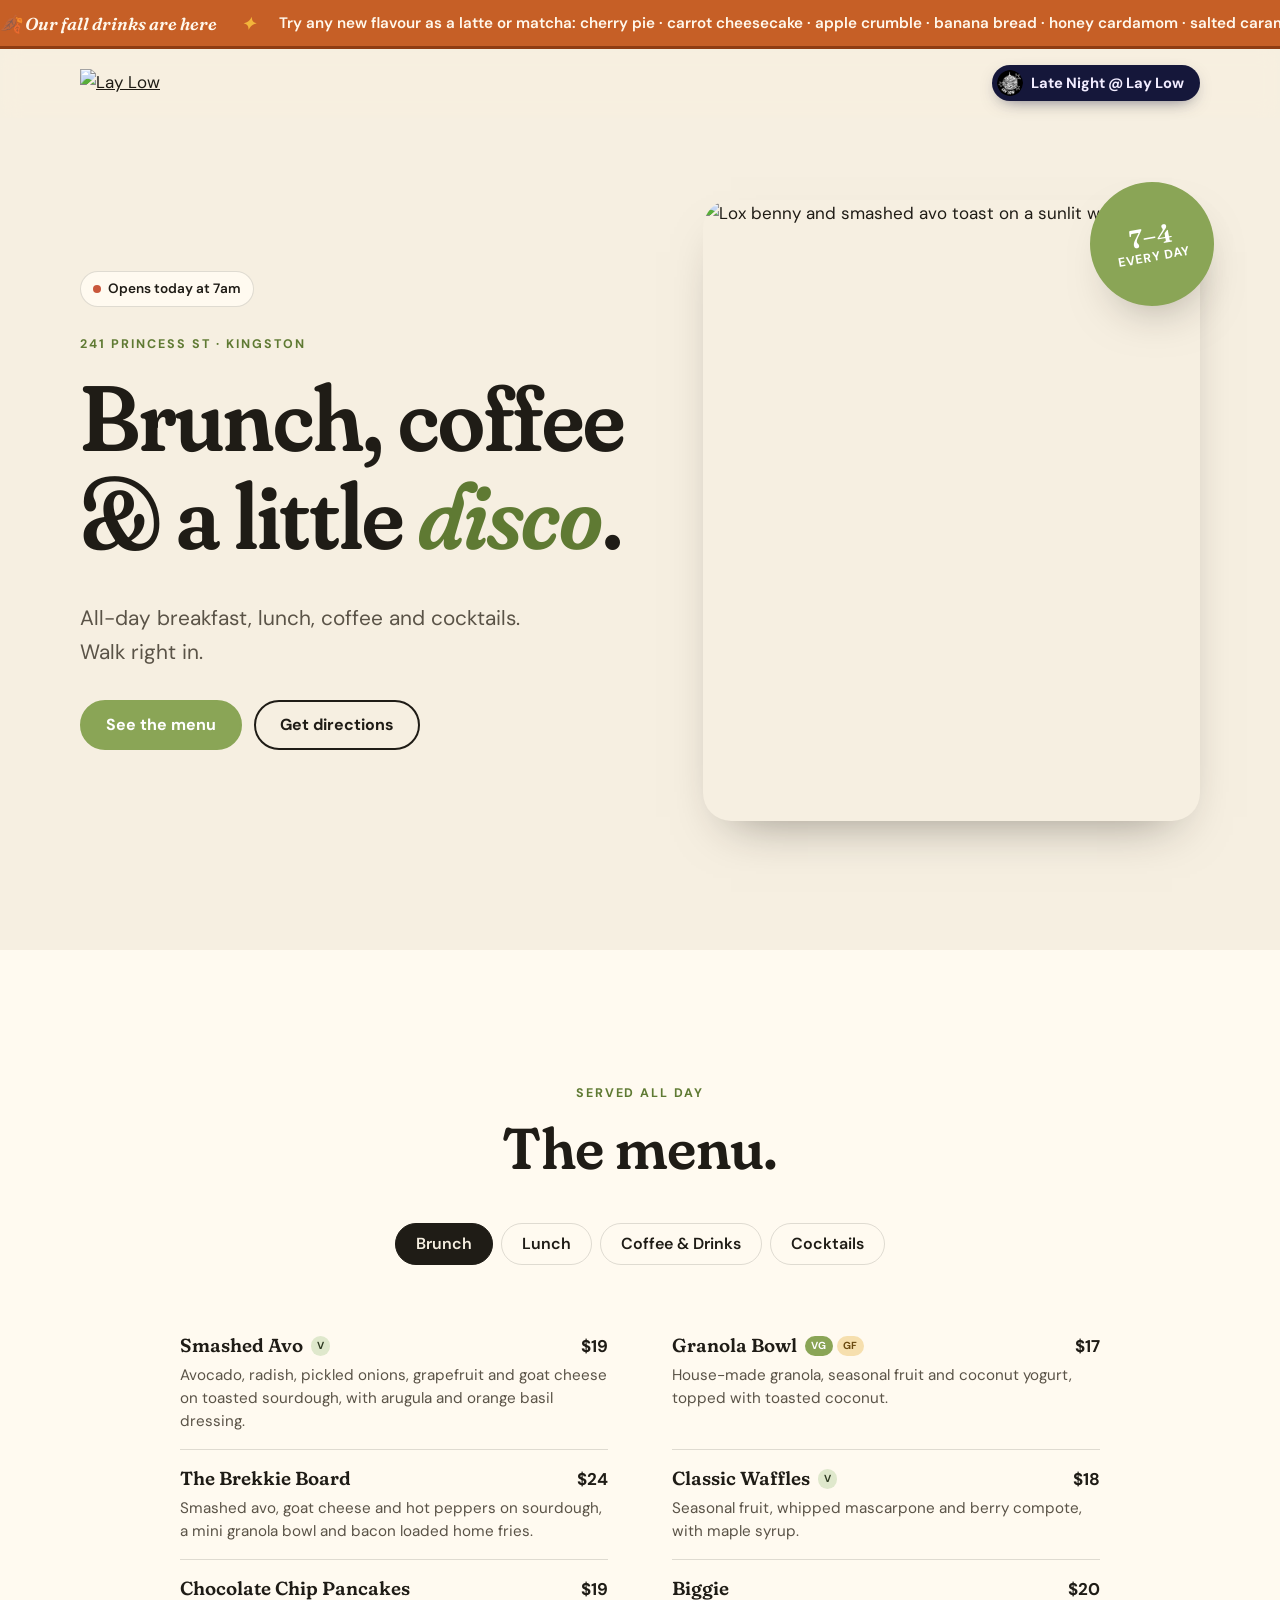
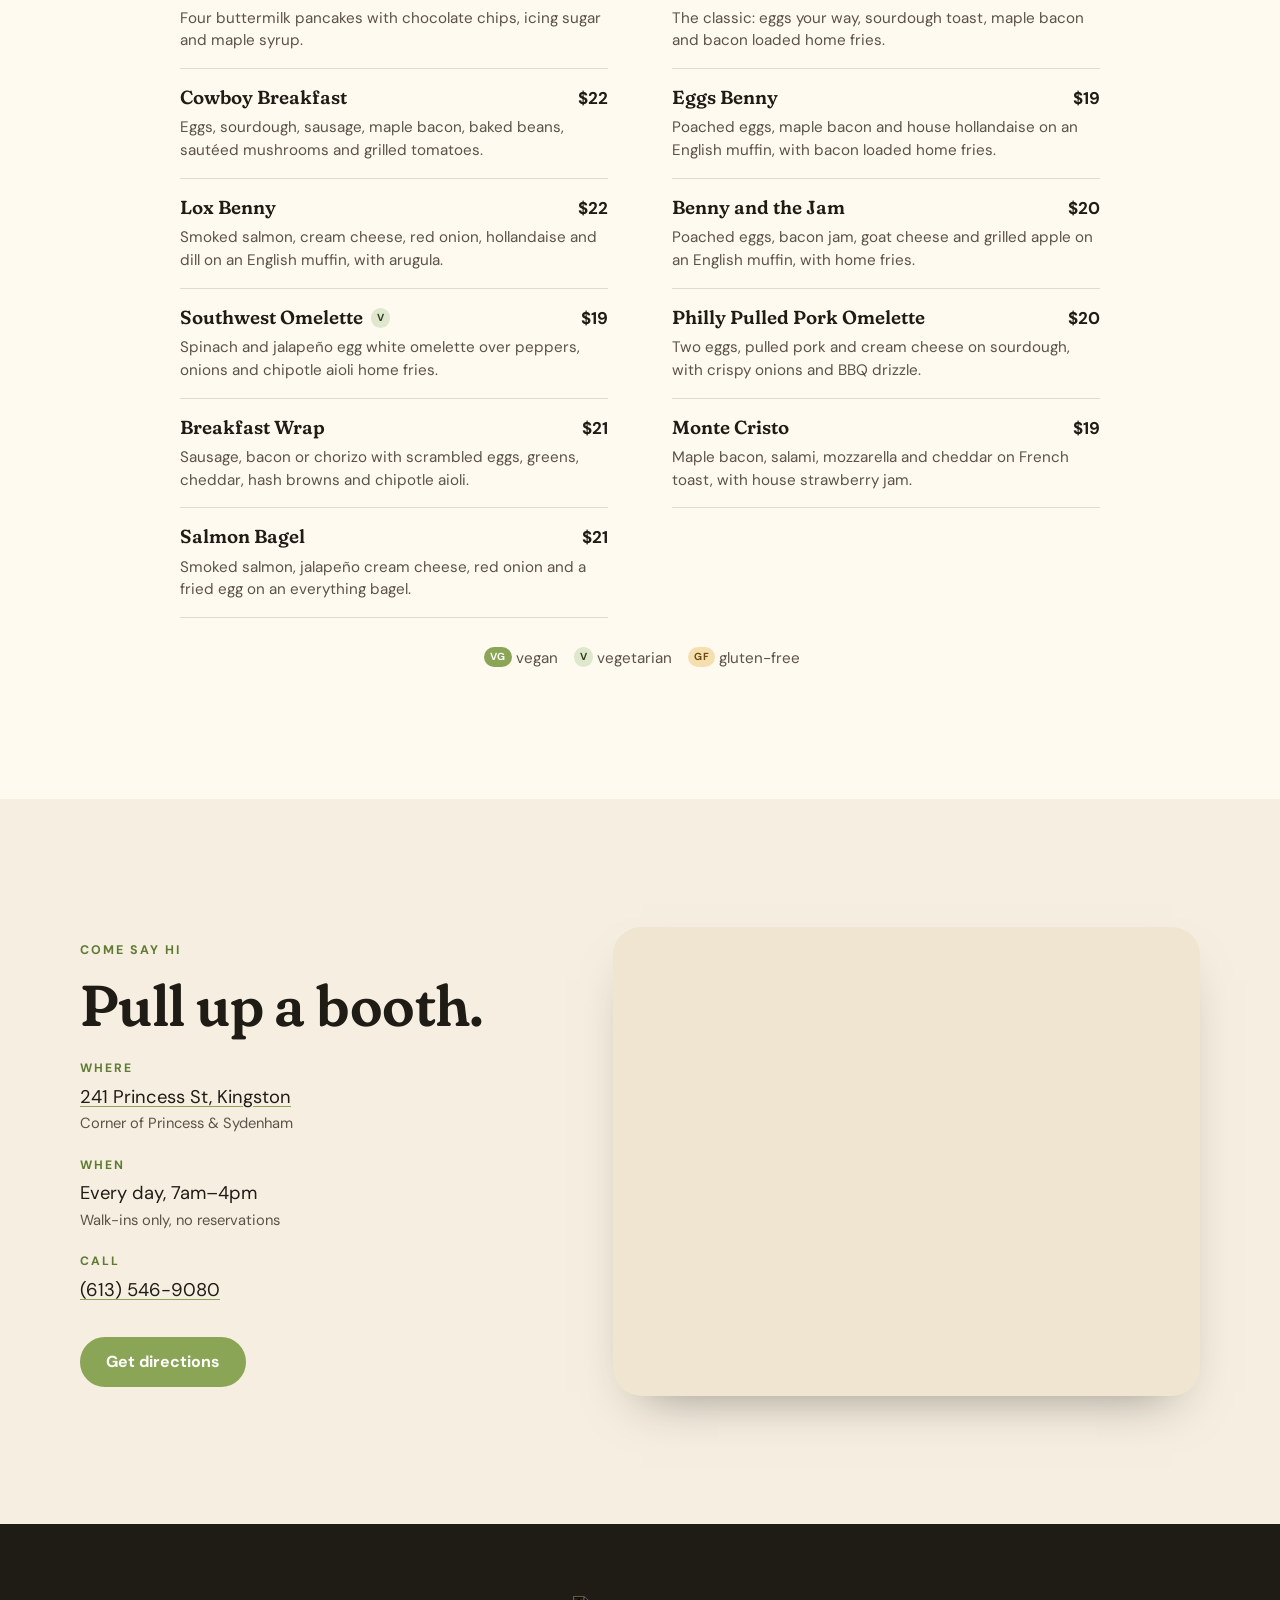
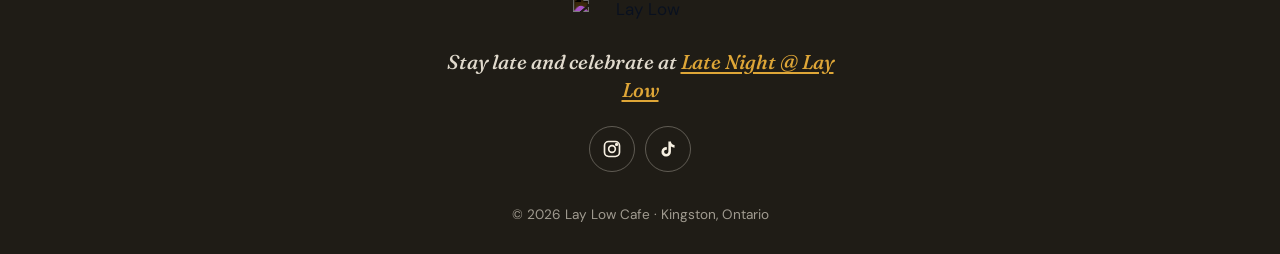
==== commit 68470217: "Replace fall drinks pop-up with a scrolling banner A plain HTML strip at the top of the cafe page th" ====
--- a/index.html
+++ b/index.html
@@ -21,7 +21,7 @@
   <link rel="preconnect" href="https://fonts.googleapis.com">
   <link rel="preconnect" href="https://fonts.gstatic.com" crossorigin>
   <link href="https://fonts.googleapis.com/css2?family=DM+Sans:opsz,wght@9..40,400;9..40,500;9..40,600;9..40,700&family=Fraunces:ital,opsz,wght,SOFT,WONK@0,9..144,500..600,100,1;1,9..144,500..600,100,1&display=swap" rel="stylesheet">
-  <link rel="stylesheet" href="assets/css/styles.css">
+  <link rel="stylesheet" href="assets/css/styles.css?v=5">
   <link rel="preload" as="image" href="assets/img/brunch-spread.jpg">
 
   <script type="application/ld+json">
@@ -57,10 +57,18 @@
     ]
   }
   </script>
-  <script src="assets/js/main.js" defer></script>
+  <script src="assets/js/main.js?v=5" defer></script>
 </head>
 <body>
   <a class="skip-link" href="#main">Skip to content</a>
+
+  <!-- Fall drinks banner. Edit or delete this block for next season. -->
+  <div class="fall-banner" role="region" aria-label="Fall drinks">
+    <div class="fall-track">
+      <p><span>🍂 Our fall drinks are here</span><span>Try any new flavour as a latte or matcha: cherry pie · carrot cheesecake · apple crumble · banana bread · honey cardamom · salted caramel</span><span>New for fall!! Local apple cider, iced or steamed</span><span>Try our new dirty chaider for a quick energy boost</span></p>
+      <p aria-hidden="true"><span>🍂 Our fall drinks are here</span><span>Try any new flavour as a latte or matcha: cherry pie · carrot cheesecake · apple crumble · banana bread · honey cardamom · salted caramel</span><span>New for fall!! Local apple cider, iced or steamed</span><span>Try our new dirty chaider for a quick energy boost</span></p>
+    </div>
+  </div>
 
   <header class="site-header">
     <div class="container">
@@ -229,25 +237,6 @@
     </div>
   </footer>
 
-  <!-- Fall drinks pop-up. Shown once per visitor until closed; bump data-pop-id for next season's pop-up. -->
-  <aside class="pop" id="fall-pop" data-pop-id="fall-2026" aria-labelledby="pop-h" hidden>
-    <button class="pop-close" type="button" aria-label="Close">
-      <svg width="16" height="16" viewBox="0 0 24 24" fill="none" stroke="currentColor" stroke-width="2.5" stroke-linecap="round" aria-hidden="true"><path d="M6 6l12 12M18 6L6 18"/></svg>
-    </button>
-    <span class="pop-badge">🍂 New for fall</span>
-    <h2 id="pop-h">Our fall drinks are here</h2>
-    <p>Try any of our new flavours as a latte or matcha:</p>
-    <ul class="pop-flavours">
-      <li>Cherry pie</li>
-      <li>Carrot cheesecake</li>
-      <li>Apple crumble</li>
-      <li>Banana bread</li>
-      <li>Honey cardamom</li>
-      <li>Salted caramel</li>
-    </ul>
-    <p class="pop-new"><strong>New for fall!!</strong> Grab our local apple cider, iced or steamed, or try our new <strong>dirty chaider</strong> for a quick energy boost.</p>
-  </aside>
-
   <nav class="action-bar" aria-label="Quick actions">
     <a href="#menu"><svg width="20" height="20" viewBox="0 0 24 24" fill="none" stroke="currentColor" stroke-width="2" stroke-linecap="round" aria-hidden="true"><path d="M4 6h16M4 12h16M4 18h10"/></svg>Menu</a>
     <a href="https://www.google.com/maps/dir/?api=1&amp;destination=Lay+Low+Cafe+241+Princess+St+Kingston+ON" target="_blank" rel="noopener"><svg width="20" height="20" viewBox="0 0 24 24" fill="none" stroke="currentColor" stroke-width="2" stroke-linecap="round" aria-hidden="true"><path d="M12 21s-7-6.2-7-11.5A7 7 0 0 1 19 9.5C19 14.8 12 21 12 21z"/><circle cx="12" cy="9.5" r="2.5"/></svg>Directions</a>
--- a/assets/css/styles.css
+++ b/assets/css/styles.css
@@ -256,42 +256,24 @@
   .action-bar svg { width: 20px; height: 20px; }
 }
 
-/* ---------- Fall drinks pop-up ---------- */
-.pop {
-  position: fixed; z-index: 70; right: 20px; bottom: 20px;
-  width: min(330px, calc(100vw - 24px));
-  padding: 20px 20px 18px; border-radius: 22px;
-  background: var(--paper); border: 1px solid var(--line);
-  box-shadow: 0 24px 50px -18px rgba(31, 28, 22, 0.45);
-  animation: pop-in 0.5s cubic-bezier(0.2, 0.9, 0.3, 1.2) both;
-}
-.pop[hidden] { display: none; }
-.pop.is-leaving { animation: pop-out 0.25s ease both; }
-@keyframes pop-in { from { opacity: 0; transform: translateY(24px) scale(0.96); } }
-@keyframes pop-out { to { opacity: 0; transform: translateY(16px) scale(0.97); } }
-.pop h2 { font-size: 1.45rem; margin: 10px 0 6px; padding-right: 24px; }
-.pop p { font-size: 0.9rem; color: var(--ink-soft); margin: 0; line-height: 1.5; }
-.pop-badge {
-  display: inline-block; padding: 4px 10px; border-radius: 999px;
-  background: #f6dcc2; color: #8a3d12; font-size: 0.75rem; font-weight: 700; letter-spacing: 0.02em;
-}
-.pop-flavours { list-style: none; padding: 0; margin: 10px 0 12px; display: flex; flex-wrap: wrap; gap: 6px; }
-.pop-flavours li {
-  font-size: 0.8rem; font-weight: 600; padding: 4px 10px; border-radius: 999px;
-  background: var(--cream); border: 1px solid var(--line);
-}
-.pop-new { padding-top: 10px; border-top: 1px dashed var(--line); }
-.pop-new strong { color: var(--ink); }
-.pop-close {
-  position: absolute; top: 12px; right: 12px; width: 32px; height: 32px; border-radius: 50%;
-  display: grid; place-items: center; border: 0; background: var(--cream-2); color: var(--ink); cursor: pointer;
-}
-.pop-close:hover { background: var(--ink); color: var(--cream); }
-@media (max-width: 640px) {
-  .pop { left: 12px; right: 12px; width: auto; bottom: calc(88px + env(safe-area-inset-bottom)); padding: 14px 14px 12px; }
-  .pop-flavours { margin: 8px 0 10px; gap: 5px; }
-  .pop-flavours li { font-size: 0.74rem; padding: 3px 9px; }
-  .pop h2 { font-size: 1.25rem; }
+/* ---------- Fall drinks banner ---------- */
+.fall-banner {
+  background: #c65f26; color: #fff8ec; overflow: hidden;
+  border-bottom: 3px solid #8f3c12;
+}
+.fall-track { display: flex; width: max-content; animation: fall-scroll 45s linear infinite; }
+.fall-banner:hover .fall-track { animation-play-state: paused; }
+.fall-track p { display: flex; margin: 0; padding: 11px 0; white-space: nowrap; font-weight: 600; font-size: 0.95rem; }
+.fall-track span { display: inline-flex; align-items: center; }
+.fall-track span::after { content: "✦"; color: var(--sun); margin: 0 1.4em; }
+.fall-track span:first-child { font: italic 600 1.08rem/1 var(--font-display); }
+@keyframes fall-scroll { to { transform: translateX(-50%); } }
+@media (prefers-reduced-motion: reduce) {
+  .fall-track { animation: none; width: auto; }
+  .fall-track p { display: block; white-space: normal; padding: 10px 16px; text-align: center; font-size: 0.88rem; }
+  .fall-track span { display: block; }
+  .fall-track span::after { content: none; }
+  .fall-track p[aria-hidden] { display: none; }
 }
 
 /* ==========================================================================
@@ -383,5 +365,5 @@
 @media (prefers-reduced-motion: reduce) {
   html { scroll-behavior: auto; }
   .btn, .night-link, .event { transition: none; }
-  .pop, .pop.is-leaving, .night-badge img, .night-badge .spark { animation: none; }
-}
+  .night-badge img, .night-badge .spark { animation: none; }
+}
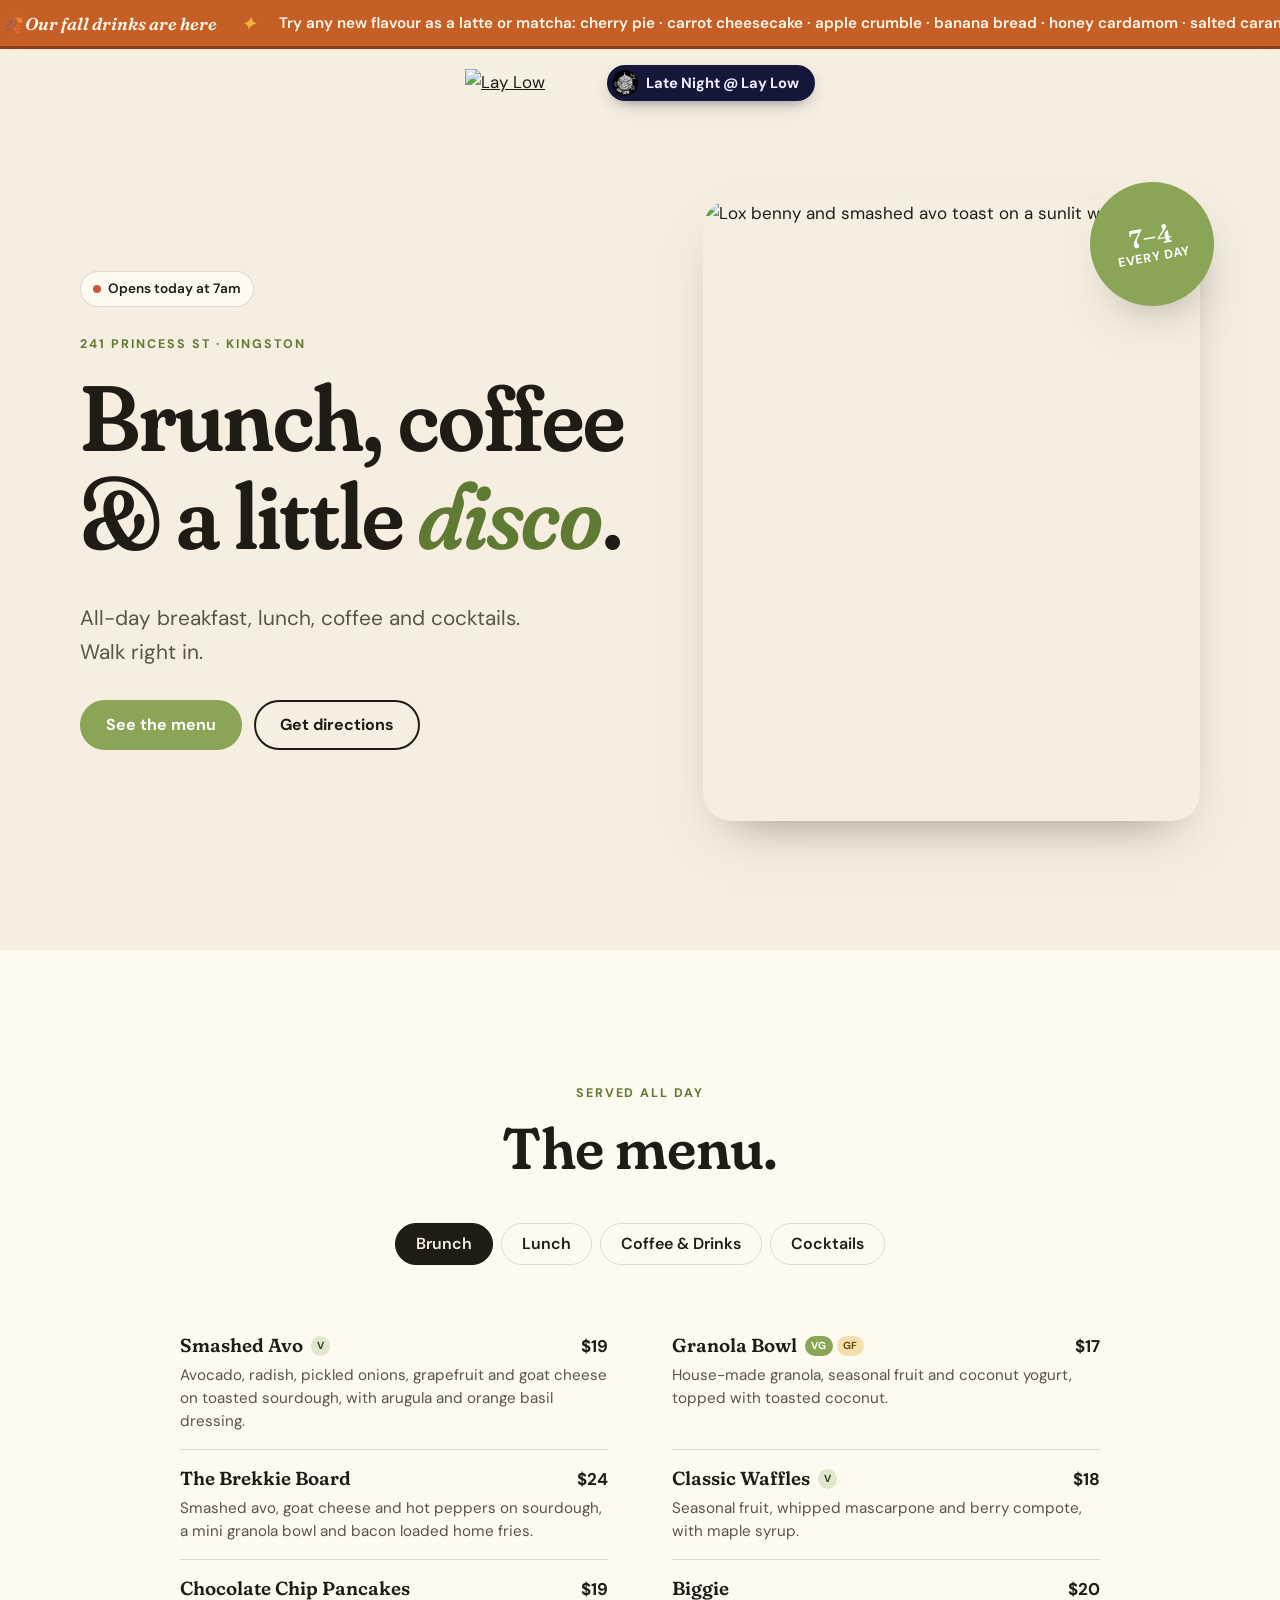
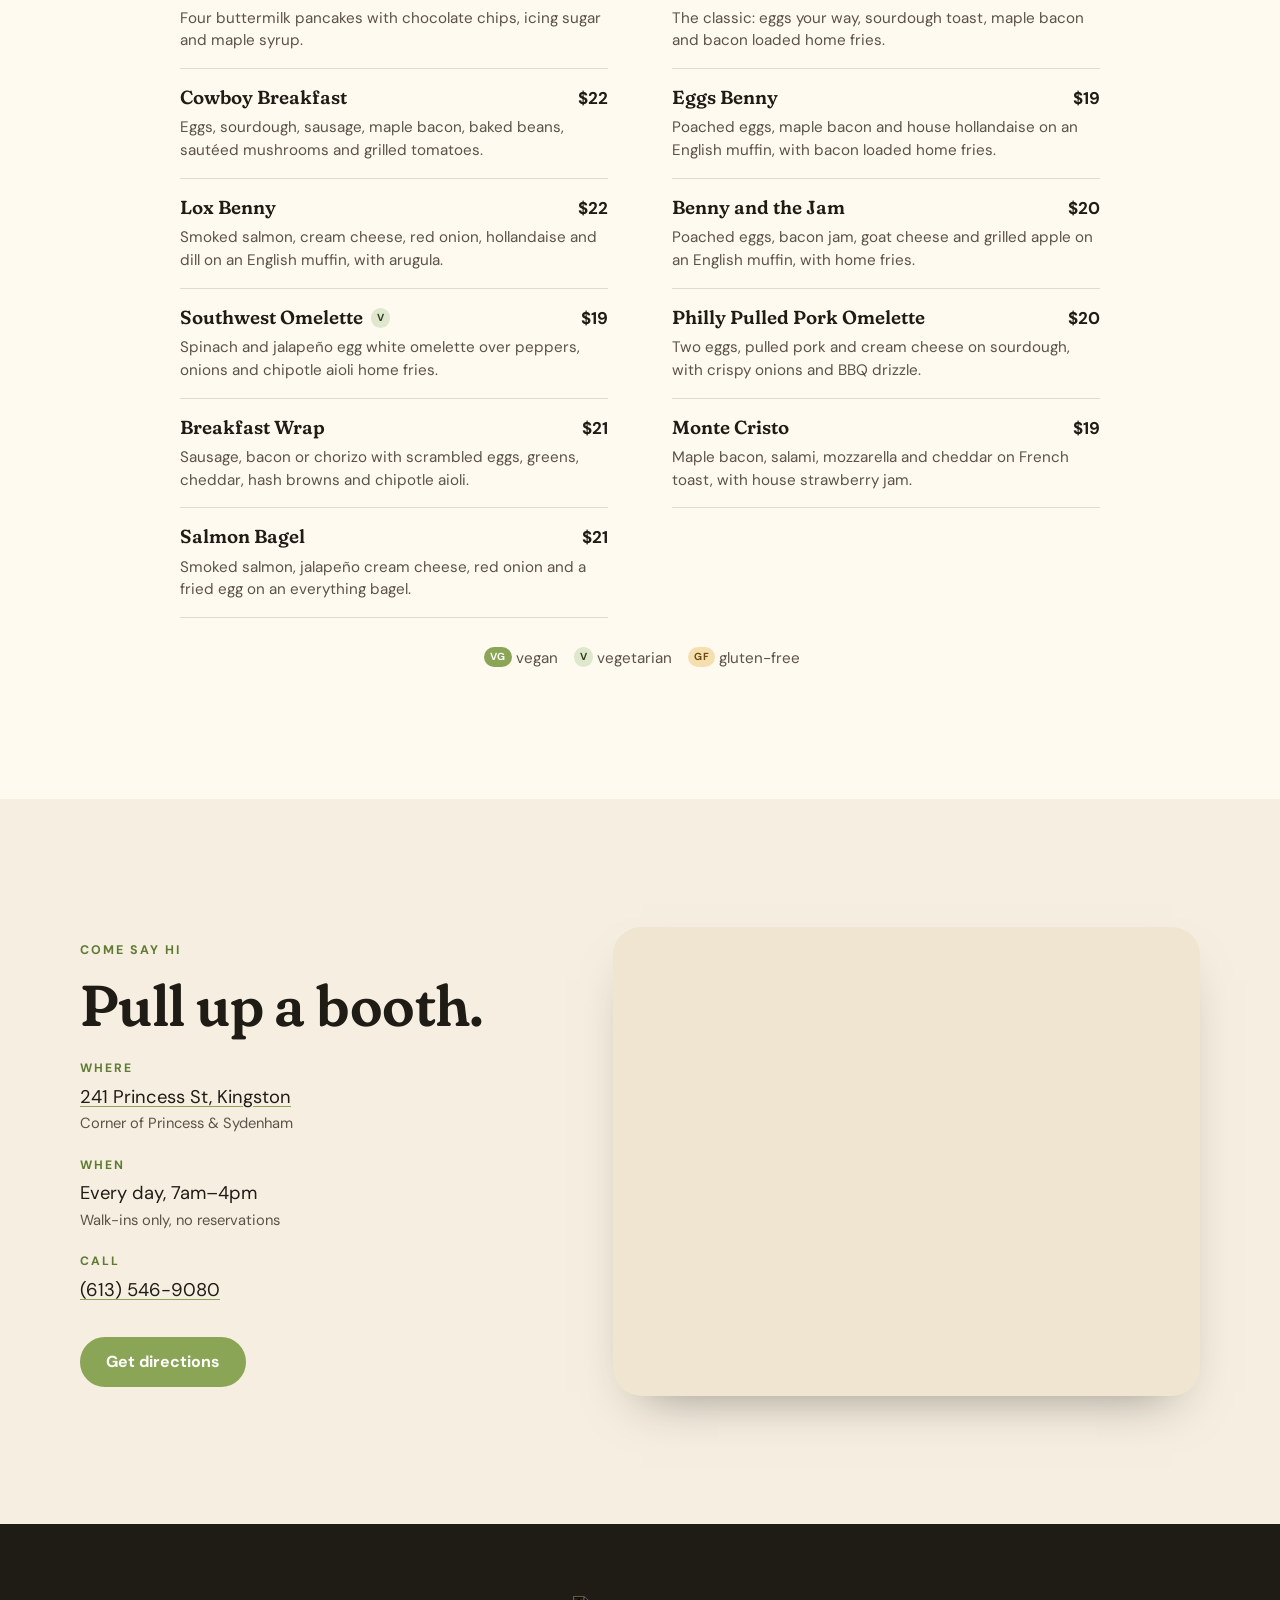
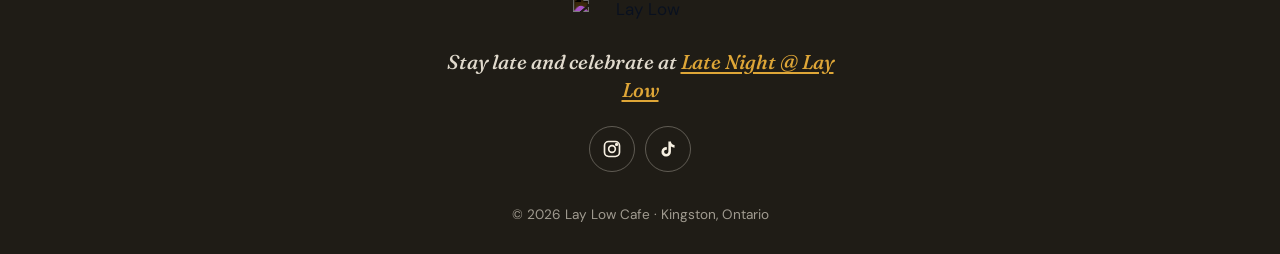
==== commit 807ad5b8: "Centre header; rework intro into a 2s continuous morph - Header: Lay Low logo and Late Night button " ====
--- a/index.html
+++ b/index.html
@@ -21,7 +21,7 @@
   <link rel="preconnect" href="https://fonts.googleapis.com">
   <link rel="preconnect" href="https://fonts.gstatic.com" crossorigin>
   <link href="https://fonts.googleapis.com/css2?family=DM+Sans:opsz,wght@9..40,400;9..40,500;9..40,600;9..40,700&family=Fraunces:ital,opsz,wght,SOFT,WONK@0,9..144,500..600,100,1;1,9..144,500..600,100,1&display=swap" rel="stylesheet">
-  <link rel="stylesheet" href="assets/css/styles.css?v=5">
+  <link rel="stylesheet" href="assets/css/styles.css?v=7">
   <link rel="preload" as="image" href="assets/img/brunch-spread.jpg">
 
   <script type="application/ld+json">
@@ -57,7 +57,18 @@
     ]
   }
   </script>
-  <script src="assets/js/main.js?v=5" defer></script>
+  <!-- Opening animation: decide before first paint whether to play it (once per tab, never with reduced motion).
+       The timeout un-hides the page even if intro.js never loads. -->
+  <script>
+    try {
+      if (!matchMedia("(prefers-reduced-motion: reduce)").matches && !sessionStorage.getItem("intro-seen")) {
+        document.documentElement.classList.add("intro");
+        setTimeout(function () { document.documentElement.classList.remove("intro"); }, 6000);
+      }
+    } catch (e) {}
+  </script>
+  <script src="assets/js/intro.js?v=11" defer></script>
+  <script src="assets/js/main.js?v=7" defer></script>
 </head>
 <body>
   <a class="skip-link" href="#main">Skip to content</a>
--- a/assets/css/styles.css
+++ b/assets/css/styles.css
@@ -104,7 +104,7 @@
 .site-header.is-scrolled { border-bottom-color: var(--line); }
 .site-header .container {
   height: var(--header-h);
-  display: flex; align-items: center; justify-content: space-between; gap: 16px;
+  display: flex; align-items: center; justify-content: center; gap: clamp(14px, 4vw, 32px);
 }
 .brand img { height: 28px; width: auto; }
 /* The one link in the bar: a little preview of the night side */
@@ -275,6 +275,19 @@
   .fall-track span::after { content: none; }
   .fall-track p[aria-hidden] { display: none; }
 }
+
+/* ---------- Opening animation (assets/js/intro.js) ---------- */
+html.intro body > * { visibility: hidden; }
+html.intro body > .intro-overlay { visibility: visible; }
+.intro-overlay { position: fixed; inset: 0; z-index: 1000; background: var(--cream); cursor: pointer; }
+.intro-overlay canvas { display: block; }
+.intro-logo { position: absolute; height: auto; transform-origin: 0 0; will-change: transform; }
+.intro-skip {
+  position: absolute; right: 20px; bottom: calc(20px + env(safe-area-inset-bottom));
+  font: 600 0.85rem/1 var(--font-body); color: var(--ink-soft);
+  background: transparent; border: 1px solid var(--line); border-radius: 999px; padding: 0.7em 1.1em; cursor: pointer;
+}
+.intro-skip:hover { background: var(--paper); color: var(--ink); }
 
 /* ==========================================================================
    Late Night @ Lay Low — same type and layout, flipped to after-dark colours.
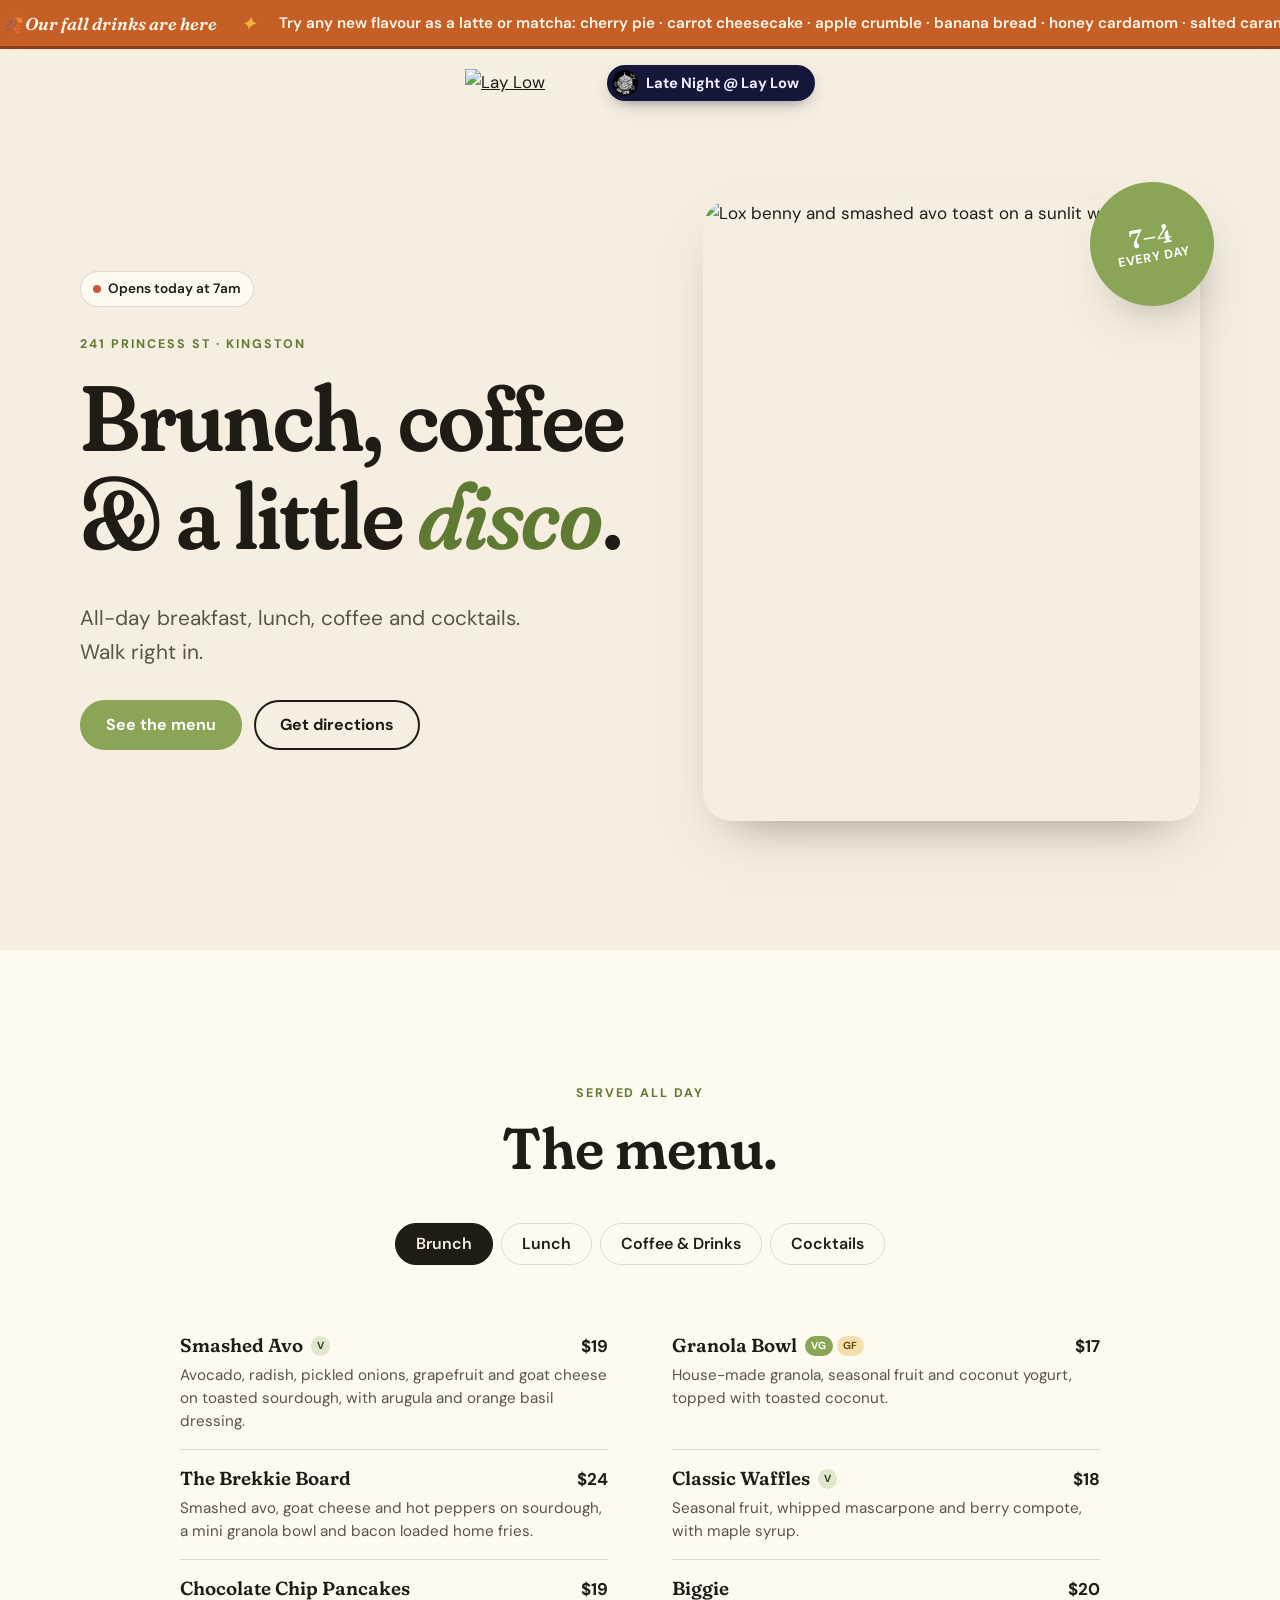
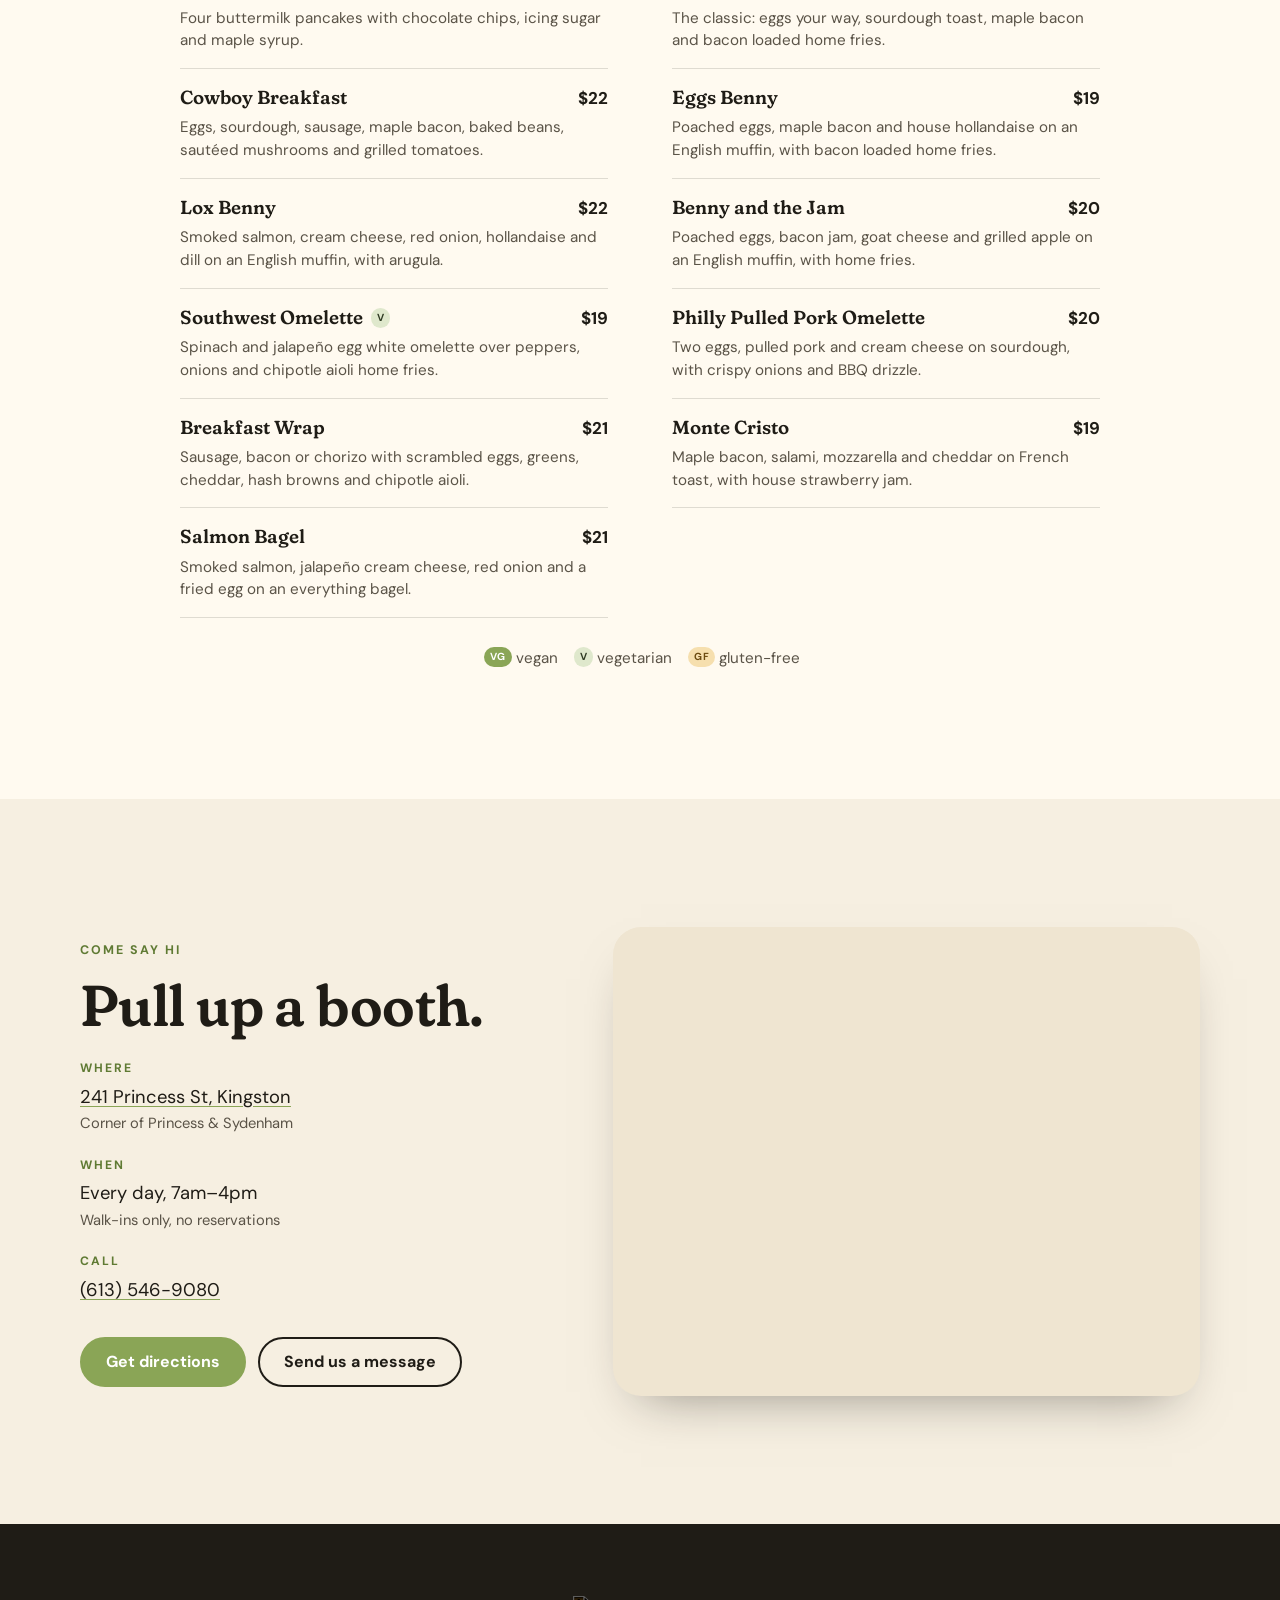
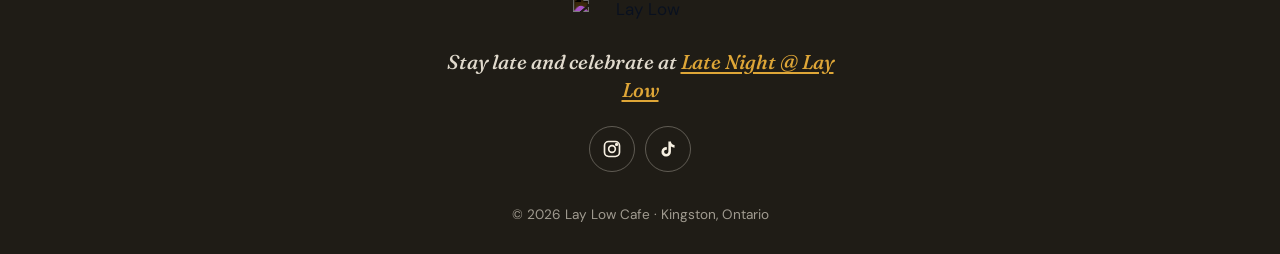
==== commit 66c8d388: "Bring back a contact form, tucked behind a button The old GoDaddy site has a contact form, so the Vi" ====
--- a/index.html
+++ b/index.html
@@ -21,7 +21,7 @@
   <link rel="preconnect" href="https://fonts.googleapis.com">
   <link rel="preconnect" href="https://fonts.gstatic.com" crossorigin>
   <link href="https://fonts.googleapis.com/css2?family=DM+Sans:opsz,wght@9..40,400;9..40,500;9..40,600;9..40,700&family=Fraunces:ital,opsz,wght,SOFT,WONK@0,9..144,500..600,100,1;1,9..144,500..600,100,1&display=swap" rel="stylesheet">
-  <link rel="stylesheet" href="assets/css/styles.css?v=7">
+  <link rel="stylesheet" href="assets/css/styles.css?v=8">
   <link rel="preload" as="image" href="assets/img/brunch-spread.jpg">
 
   <script type="application/ld+json">
@@ -68,7 +68,7 @@
     } catch (e) {}
   </script>
   <script src="assets/js/intro.js?v=11" defer></script>
-  <script src="assets/js/main.js?v=7" defer></script>
+  <script src="assets/js/main.js?v=8" defer></script>
 </head>
 <body>
   <a class="skip-link" href="#main">Skip to content</a>
@@ -227,7 +227,21 @@
             <div><dt>When</dt><dd>Every day, 7am–4pm<small>Walk-ins only, no reservations</small></dd></div>
             <div><dt>Call</dt><dd><a href="tel:+16135469080">(613) 546-9080</a></dd></div>
           </dl>
-          <a class="btn btn--olive" href="https://www.google.com/maps/dir/?api=1&amp;destination=Lay+Low+Cafe+241+Princess+St+Kingston+ON" target="_blank" rel="noopener">Get directions</a>
+          <div class="btn-row">
+            <a class="btn btn--olive" href="https://www.google.com/maps/dir/?api=1&amp;destination=Lay+Low+Cafe+241+Princess+St+Kingston+ON" target="_blank" rel="noopener">Get directions</a>
+            <button class="btn btn--ghost" type="button" aria-expanded="false" aria-controls="message" data-message-toggle>Send us a message</button>
+          </div>
+          <!-- Contact form. Messages go through Formspree, which emails them on.
+               Replace YOUR_FORM_ID with the ID from formspree.io (see README). -->
+          <form class="message" id="message" method="POST" action="https://formspree.io/f/YOUR_FORM_ID" data-contact-form>
+            <input type="hidden" name="_subject" value="New message from laylowcafe.ca">
+            <p class="hp"><label>Leave this empty <input name="_gotcha" tabindex="-1" autocomplete="off"></label></p>
+            <label>Name <input name="name" autocomplete="name" required></label>
+            <label>Email <input type="email" name="email" autocomplete="email" required></label>
+            <label>Message <textarea name="message" rows="4" required></textarea></label>
+            <button class="btn btn--olive" type="submit">Send</button>
+            <p class="message-status" data-form-status role="status" aria-live="polite">We don't take reservations, just walk in.</p>
+          </form>
         </div>
         <div class="map">
           <iframe title="Map showing Lay Low Cafe at 241 Princess St, Kingston" src="https://www.google.com/maps?q=Lay+Low+Cafe,+241+Princess+St,+Kingston,+ON&amp;output=embed" loading="lazy" referrerpolicy="no-referrer-when-downgrade"></iframe>
--- a/assets/css/styles.css
+++ b/assets/css/styles.css
@@ -223,6 +223,20 @@
 .map { border-radius: var(--radius-lg); overflow: hidden; aspect-ratio: 5 / 4; background: var(--cream-2); box-shadow: var(--shadow); }
 .map iframe { width: 100%; height: 100%; border: 0; display: block; }
 @media (max-width: 860px) { .visit { grid-template-columns: 1fr; } .map { aspect-ratio: 4 / 3; } }
+
+/* Contact form: closed until "Send us a message" is pressed (always open without JS) */
+.message { display: grid; gap: 14px; margin-top: 24px; max-width: 460px; }
+.js .message:not(.is-open) { display: none; }
+.message label { display: grid; gap: 6px; font-weight: 600; font-size: 0.92rem; }
+.message input, .message textarea {
+  font: inherit; color: inherit; width: 100%; padding: 0.75em 1em;
+  border-radius: 12px; border: 1px solid rgba(31, 28, 22, 0.25); background: var(--paper);
+}
+.message input:focus, .message textarea:focus { outline: 3px solid var(--olive); outline-offset: 1px; border-color: transparent; }
+.message textarea { resize: vertical; }
+.message .btn { justify-self: start; }
+.message .hp { position: absolute; left: -9999px; }
+.message-status { font-size: 0.88rem; color: var(--ink-soft); margin: 0; }
 
 /* ---------- Footer ---------- */
 .site-footer { background: var(--ink); color: var(--cream); padding: clamp(48px, 7vw, 72px) 0 calc(28px + env(safe-area-inset-bottom)); text-align: center; }
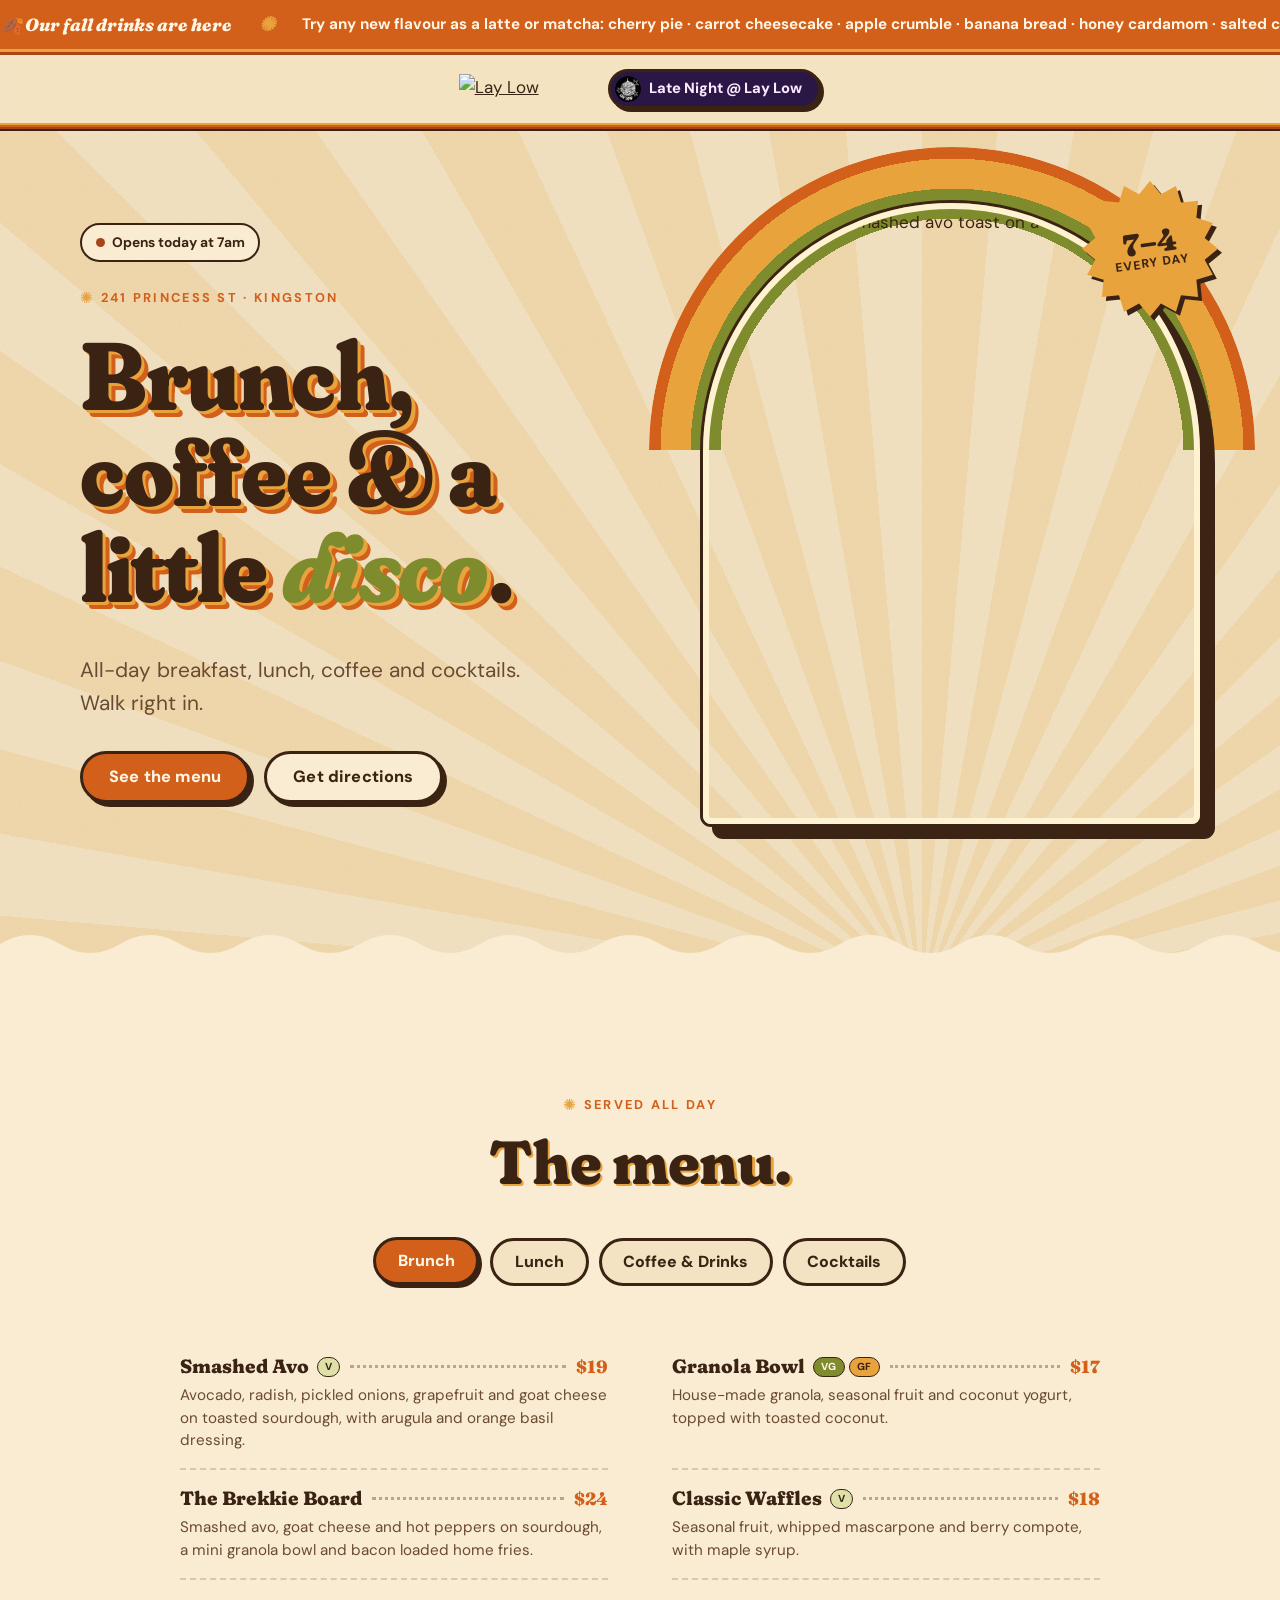
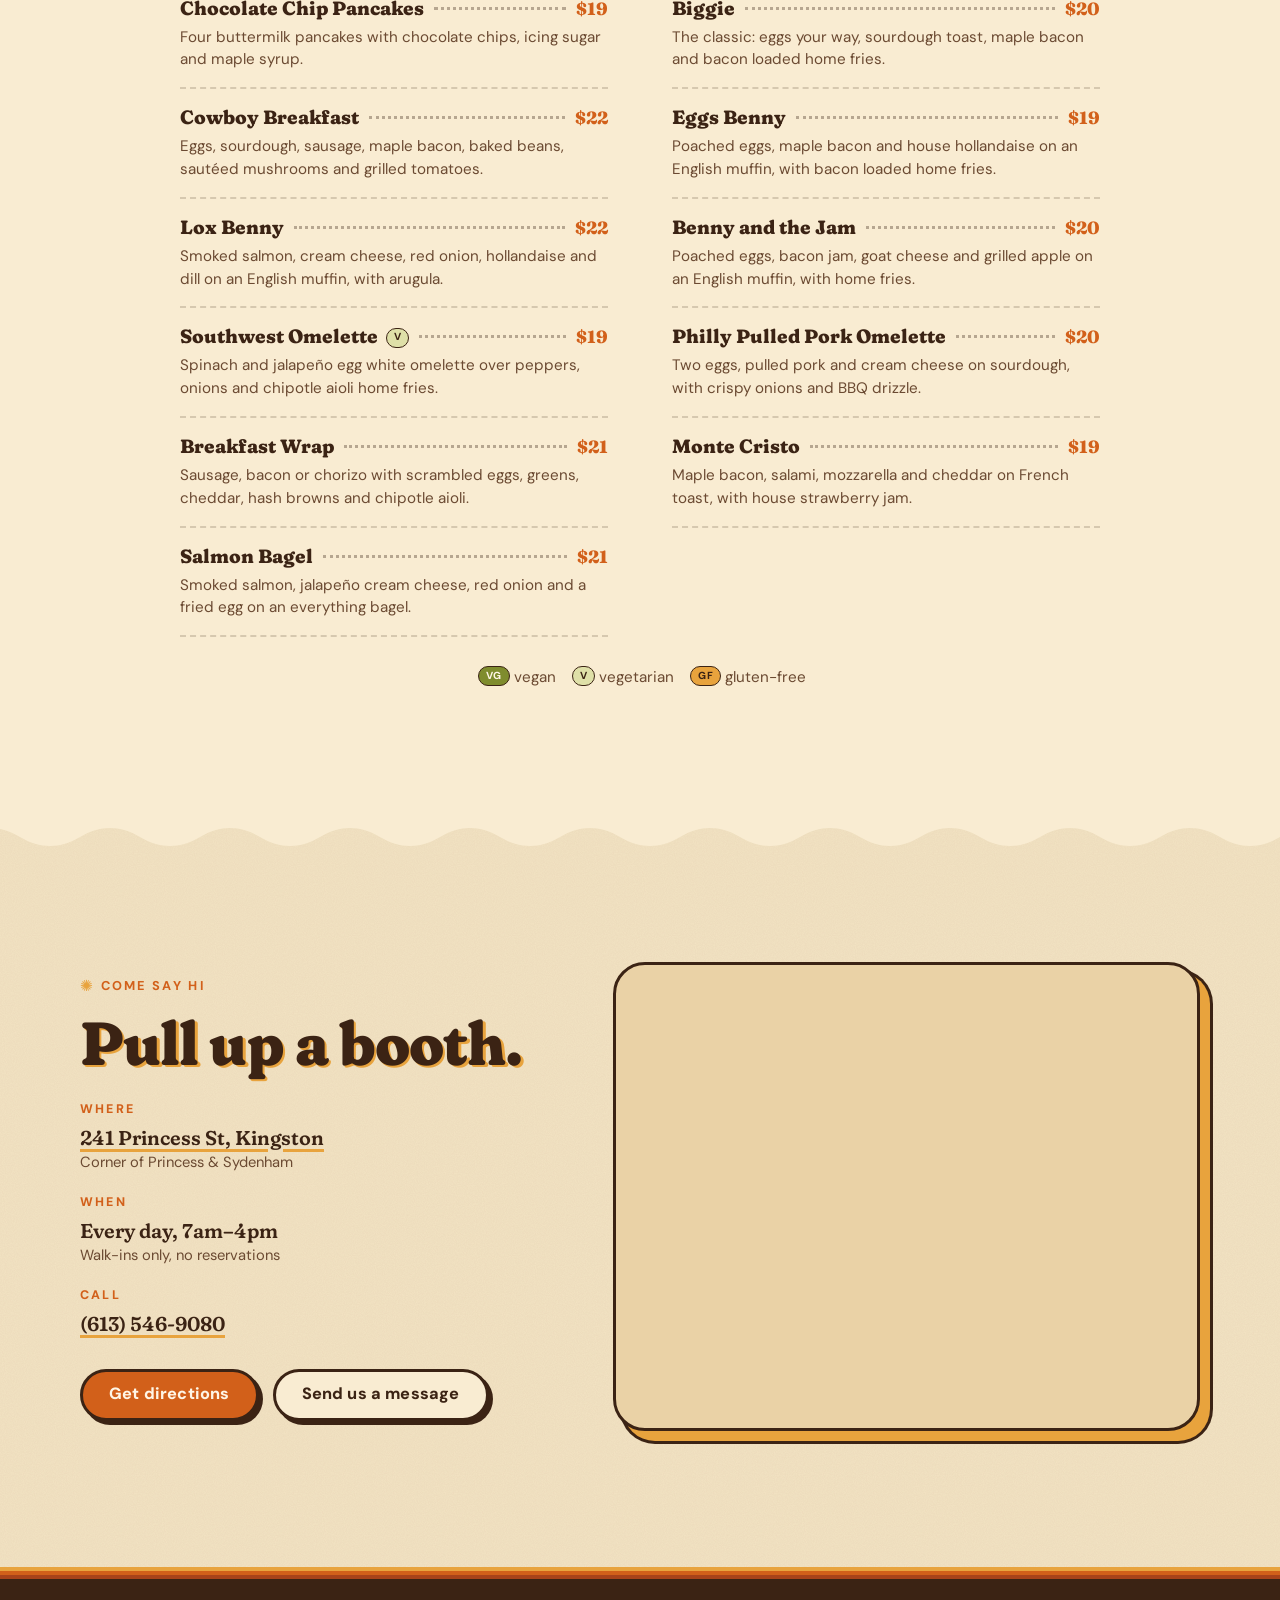
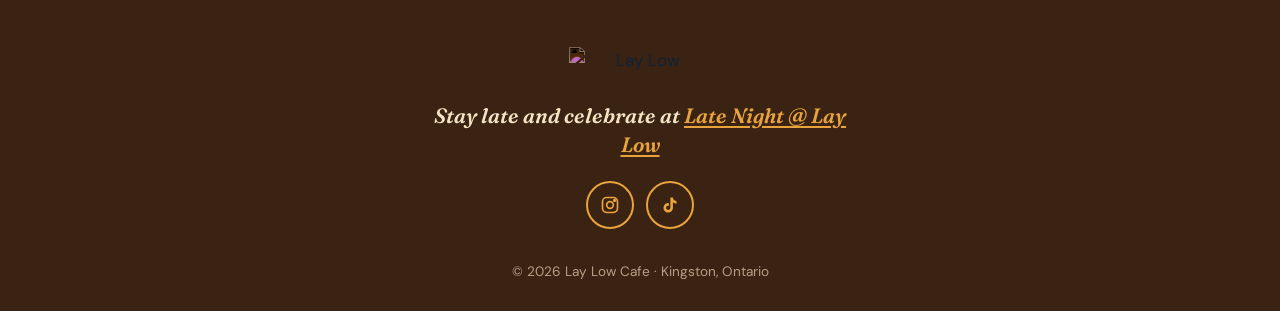
==== commit 0dd0ca83: "Redesign in a 70s style Same content, logo, fonts and features, restyled: - Palette: harvest gold, b" ====
--- a/index.html
+++ b/index.html
@@ -6,7 +6,7 @@
   <title>Lay Low Cafe | Brunch &amp; Coffee in Downtown Kingston</title>
   <meta name="description" content="Lay Low Cafe is an all-day brunch, coffee and cocktail spot at 241 Princess St in downtown Kingston, Ontario. Open every day 7am to 4pm. Walk-ins only.">
   <link rel="canonical" href="https://laylowcafe.ca/">
-  <meta name="theme-color" content="#f6efe1">
+  <meta name="theme-color" content="#f3e3c3">
 
   <meta property="og:type" content="website">
   <meta property="og:site_name" content="Lay Low Cafe">
@@ -20,8 +20,8 @@
   <link rel="apple-touch-icon" href="assets/img/apple-touch-icon.png">
   <link rel="preconnect" href="https://fonts.googleapis.com">
   <link rel="preconnect" href="https://fonts.gstatic.com" crossorigin>
-  <link href="https://fonts.googleapis.com/css2?family=DM+Sans:opsz,wght@9..40,400;9..40,500;9..40,600;9..40,700&family=Fraunces:ital,opsz,wght,SOFT,WONK@0,9..144,500..600,100,1;1,9..144,500..600,100,1&display=swap" rel="stylesheet">
-  <link rel="stylesheet" href="assets/css/styles.css?v=8">
+  <link href="https://fonts.googleapis.com/css2?family=DM+Sans:opsz,wght@9..40,400..800&family=Fraunces:ital,opsz,wght,SOFT,WONK@0,9..144,500..900,100,1;1,9..144,500..900,100,1&display=swap" rel="stylesheet">
+  <link rel="stylesheet" href="assets/css/styles.css?v=20">
   <link rel="preload" as="image" href="assets/img/brunch-spread.jpg">
 
   <script type="application/ld+json">
@@ -67,8 +67,8 @@
       }
     } catch (e) {}
   </script>
-  <script src="assets/js/intro.js?v=11" defer></script>
-  <script src="assets/js/main.js?v=8" defer></script>
+  <script src="assets/js/intro.js?v=20" defer></script>
+  <script src="assets/js/main.js?v=20" defer></script>
 </head>
 <body>
   <a class="skip-link" href="#main">Skip to content</a>
--- a/assets/css/styles.css
+++ b/assets/css/styles.css
@@ -1,30 +1,40 @@
 /* ==========================================================================
-   Lay Low Cafe — styles
-   Palette pulled from the space: olive cup stickers, green booths,
-   warm wood tables, Kingston sunshine.
+   Lay Low Cafe — styles, 70s edition
+   Harvest gold, burnt orange, rust and chocolate brown with the cafe's
+   avocado green, on warm parchment. Same fonts, softer and bolder.
    ========================================================================== */
 
 :root {
-  --cream: #f6efe1;
-  --cream-2: #efe5d1;
-  --paper: #fffaf0;
-  --ink: #1f1c16;
-  --ink-soft: #5a5347;
-  --olive: #8aa556;
-  --olive-deep: #5f7a33;
-  --booth: #2e3a22;
-  --sun: #f3b53b;
-  --line: rgba(31, 28, 22, 0.14);
+  --cream: #f3e3c3;     /* page: parchment */
+  --cream-2: #ead2a6;
+  --paper: #f9ecd2;     /* lighter panels */
+  --ink: #3b2314;       /* text: chocolate brown */
+  --ink-soft: #6b4a32;
+  --olive: #7f8c2d;     /* avocado */
+  --olive-deep: #5c6620;
+  --booth: #3b2314;
+  --sun: #e8a33d;       /* harvest gold */
+  --orange: #d2601a;    /* burnt orange */
+  --rust: #a8431a;
+  --line: rgba(59, 35, 20, 0.18);
+  --hard: #3b2314;      /* colour of the chunky offset shadows */
+  --glow: rgba(232, 163, 61, 0.16);  /* sunburst rays */
+
+  /* the 70s rainbow, top to bottom */
+  --stripes: linear-gradient(to bottom, var(--sun) 0 25%, var(--orange) 25% 50%, var(--rust) 50% 75%, var(--ink) 75% 100%);
 
   --font-display: "Fraunces", Georgia, "Times New Roman", serif;
   --font-body: "DM Sans", system-ui, -apple-system, "Segoe UI", sans-serif;
 
-  --radius: 18px;
-  --radius-lg: 28px;
-  --shadow: 0 24px 50px -28px rgba(31, 28, 22, 0.5);
+  --radius: 20px;
+  --radius-lg: 32px;
+  --shadow: 0 24px 50px -28px rgba(59, 35, 20, 0.5);
   --max: 1120px;
   --gutter: clamp(16px, 4vw, 40px);
-  --header-h: 68px;
+  --header-h: 76px;
+
+  /* soft wave used for the edges between sections */
+  --wave: url("data:image/svg+xml,%3Csvg xmlns='http://www.w3.org/2000/svg' viewBox='0 0 120 24'%3E%3Cpath d='M0 12C20 0 40 0 60 12S100 24 120 12V24H0Z'/%3E%3C/svg%3E");
 }
 
 *,
@@ -35,7 +45,10 @@
 
 body {
   margin: 0;
-  background: var(--cream);
+  /* faint film grain over the parchment */
+  background:
+    url("data:image/svg+xml,%3Csvg xmlns='http://www.w3.org/2000/svg' width='160' height='160'%3E%3Cfilter id='n'%3E%3CfeTurbulence type='fractalNoise' baseFrequency='.9' numOctaves='2' stitchTiles='stitch'/%3E%3CfeColorMatrix values='0 0 0 0 0.23 0 0 0 0 0.14 0 0 0 0 0.08 0 0 0 .07 0'/%3E%3C/filter%3E%3Crect width='100%25' height='100%25' filter='url(%23n)'/%3E%3C/svg%3E"),
+    var(--cream);
   color: var(--ink);
   font-family: var(--font-body);
   font-size: 1.0625rem;
@@ -45,7 +58,7 @@
 
 img { display: block; max-width: 100%; height: auto; }
 a { color: inherit; }
-:focus-visible { outline: 3px solid var(--olive-deep); outline-offset: 3px; border-radius: 6px; }
+:focus-visible { outline: 3px solid var(--orange); outline-offset: 3px; border-radius: 6px; }
 
 .skip-link {
   position: absolute; left: -9999px; top: 8px; z-index: 100;
@@ -57,230 +70,291 @@
 
 h1, h2, h3 {
   font-family: var(--font-display);
-  font-weight: 600;
-  line-height: 1.05;
-  letter-spacing: -0.01em;
+  font-weight: 800;
+  line-height: 1;
+  letter-spacing: -0.015em;
   font-variation-settings: "SOFT" 100, "WONK" 1;
   margin: 0 0 0.4em;
 }
-h1 { font-size: clamp(2.8rem, 7.4vw, 5.8rem); }
-h2 { font-size: clamp(2.2rem, 5vw, 3.6rem); }
+/* stacked retro drop shadow */
+h1 {
+  font-size: clamp(2.9rem, 7.6vw, 6rem);
+  text-shadow: 0.035em 0.035em 0 var(--sun), 0.07em 0.07em 0 var(--orange);
+}
+h2 { font-size: clamp(2.3rem, 5.2vw, 3.8rem); text-shadow: 0.04em 0.04em 0 var(--sun); }
 p { margin: 0 0 1em; }
 
 .eyebrow {
-  display: inline-block;
-  font-size: 0.78rem; font-weight: 700; letter-spacing: 0.16em; text-transform: uppercase;
-  color: var(--olive-deep); margin-bottom: 0.9rem;
-}
+  display: inline-flex; align-items: center; gap: 0.6em;
+  font-size: 0.8rem; font-weight: 700; letter-spacing: 0.18em; text-transform: uppercase;
+  color: var(--orange); margin-bottom: 1rem;
+}
+.eyebrow::before { content: "✺"; font-size: 1.2em; letter-spacing: 0; color: var(--sun); }
 .lede { font-size: clamp(1.1rem, 1.8vw, 1.3rem); color: var(--ink-soft); max-width: 34ch; }
+
+/* Rainbow band, used under the header, over the footer and in the banner */
+.stripes, .site-header::after, .site-footer::before, .fall-banner::after {
+  content: ""; display: block; height: 16px; background: var(--stripes);
+}
 
 /* ---------- Buttons ---------- */
 .btn {
   --bg: var(--ink); --fg: var(--cream);
   display: inline-flex; align-items: center; justify-content: center; gap: 0.5em;
-  min-height: 50px; padding: 0.75em 1.5em;
-  border-radius: 999px; border: 2px solid var(--bg);
+  min-height: 52px; padding: 0.75em 1.6em;
+  border-radius: 999px; border: 3px solid var(--hard);
   background: var(--bg); color: var(--fg);
-  font: 700 1rem/1 var(--font-body); text-decoration: none;
-  transition: transform 0.15s ease, background 0.15s ease, color 0.15s ease;
-}
-.btn:hover { transform: translateY(-2px); }
-.btn--olive { --bg: var(--olive); --fg: #fff; }
-.btn--olive:hover { --bg: var(--olive-deep); }
-.btn--ghost { background: transparent; color: var(--bg); }
-.btn--ghost:hover { background: var(--bg); color: var(--fg); }
+  font: 800 1.02rem/1 var(--font-body); letter-spacing: 0.01em; text-decoration: none;
+  box-shadow: 4px 4px 0 var(--hard);
+  cursor: pointer;
+  transition: transform 0.15s ease, box-shadow 0.15s ease, background 0.15s ease, color 0.15s ease;
+}
+.btn:hover { transform: translate(-2px, -2px); box-shadow: 6px 6px 0 var(--hard); }
+.btn:active { transform: translate(2px, 2px); box-shadow: 1px 1px 0 var(--hard); }
+.btn--olive { --bg: var(--orange); --fg: #fff6e6; }
+.btn--olive:hover { --bg: var(--rust); }
+.btn--ghost { --bg: var(--paper); --fg: var(--ink); }
+.btn--ghost:hover { --bg: var(--sun); }
 .btn svg { width: 1.1em; height: 1.1em; flex: none; }
-.btn-row { display: flex; flex-wrap: wrap; gap: 12px; }
+.btn-row { display: flex; flex-wrap: wrap; gap: 14px; }
 
 /* ---------- Header ---------- */
 .site-header {
   position: sticky; top: 0; z-index: 50;
-  background: color-mix(in srgb, var(--cream) 88%, transparent);
-  backdrop-filter: saturate(1.4) blur(10px);
-  -webkit-backdrop-filter: saturate(1.4) blur(10px);
-  border-bottom: 1px solid transparent;
-  transition: border-color 0.2s ease;
-}
-.site-header.is-scrolled { border-bottom-color: var(--line); }
+  background: color-mix(in srgb, var(--cream) 92%, transparent);
+  backdrop-filter: saturate(1.3) blur(8px);
+  -webkit-backdrop-filter: saturate(1.3) blur(8px);
+}
+.site-header::after { height: 8px; }
 .site-header .container {
-  height: var(--header-h);
+  height: calc(var(--header-h) - 8px);
   display: flex; align-items: center; justify-content: center; gap: clamp(14px, 4vw, 32px);
 }
-.brand img { height: 28px; width: auto; }
+.brand img { height: 30px; width: auto; }
 /* The one link in the bar: a little preview of the night side */
 .night-link {
   display: inline-flex; align-items: center; gap: 8px;
-  padding: 5px 16px 5px 5px; border-radius: 999px;
-  background: #15173a; color: #f1ecff; text-decoration: none;
-  font-weight: 700; font-size: 0.92rem; white-space: nowrap;
-  box-shadow: 0 6px 18px -8px rgba(21, 23, 58, 0.7);
+  padding: 4px 16px 4px 4px; border-radius: 999px;
+  background: #2a1745; color: #fbe9ff; text-decoration: none;
+  font-weight: 800; font-size: 0.92rem; white-space: nowrap;
+  border: 3px solid var(--hard); box-shadow: 3px 3px 0 var(--hard);
   transition: transform 0.15s ease, box-shadow 0.15s ease;
 }
-.night-link:hover { transform: translateY(-1px); box-shadow: 0 10px 24px -8px rgba(124, 92, 255, 0.6); }
+.night-link:hover { transform: translate(-1px, -1px); box-shadow: 4px 4px 0 var(--orange); }
 .night-link img { width: 26px; height: 26px; border-radius: 50%; }
 .status-pill.hero-status { display: flex; width: fit-content; margin-bottom: 1.4rem; }
 
 .status-pill {
   display: inline-flex; align-items: center; gap: 0.5em;
-  font-size: 0.85rem; font-weight: 600;
-  padding: 0.45em 0.9em; border-radius: 999px;
-  background: var(--paper); border: 1px solid var(--line); white-space: nowrap;
-}
-.status-pill .dot { width: 8px; height: 8px; border-radius: 50%; background: #b9b1a1; }
-.status-pill.is-open .dot { background: #3fa34d; box-shadow: 0 0 0 4px rgba(63, 163, 77, 0.18); }
-.status-pill.is-closed .dot { background: #c9573b; }
+  font-size: 0.86rem; font-weight: 700;
+  padding: 0.45em 1em; border-radius: 999px;
+  background: var(--paper); border: 2px solid var(--hard); white-space: nowrap;
+}
+.status-pill .dot { width: 9px; height: 9px; border-radius: 50%; background: #b9a58f; }
+.status-pill.is-open .dot { background: var(--olive); box-shadow: 0 0 0 4px rgba(127, 140, 45, 0.22); }
+.status-pill.is-closed .dot { background: var(--rust); }
 
 /* ---------- Hero ---------- */
 .hero {
+  position: relative; overflow: hidden;
   min-height: calc(100svh - var(--header-h));
   display: grid; align-items: center;
-  padding: clamp(24px, 4vw, 48px) 0 clamp(56px, 8vw, 96px);
+  padding: clamp(28px, 4vw, 52px) 0 clamp(64px, 9vw, 110px);
+  /* sunburst rising from behind the photo */
+  background: repeating-conic-gradient(from -90deg at 72% 105%, var(--glow) 0 5deg, transparent 5deg 10deg);
 }
 .hero .container {
   display: grid; grid-template-columns: 1.1fr 1fr; gap: clamp(32px, 6vw, 88px); align-items: center;
 }
-.hero h1 em { font-style: italic; color: var(--olive-deep); }
+.hero h1 em { font-style: italic; color: var(--olive); }
 .hero .lede { margin-bottom: 2rem; }
-.hero-photo { position: relative; }
+.hero-photo { position: relative; isolation: isolate; }
+/* rainbow arch around the photo */
+.hero-photo::before {
+  content: ""; position: absolute; z-index: -1;
+  left: -11%; right: -11%; top: -9%; aspect-ratio: 1;
+  border-radius: 50%;
+  background: radial-gradient(circle,
+    transparent 0 54%,
+    var(--olive) 54% 61%, var(--sun) 61% 68%, var(--orange) 68% 75%, var(--rust) 75% 82%,
+    transparent 82%);
+  -webkit-mask: linear-gradient(#000 0 50%, transparent 50%);
+  mask: linear-gradient(#000 0 50%, transparent 50%);
+}
 .hero-photo img {
   width: 100%; aspect-ratio: 4 / 5; object-fit: cover;
-  border-radius: var(--radius-lg); box-shadow: var(--shadow);
-}
+  border-radius: 999px 999px var(--radius-lg) var(--radius-lg);
+  border: 6px solid var(--paper);
+  box-shadow: 0 0 0 3px var(--hard), 12px 12px 0 3px var(--hard);
+  filter: saturate(1.08) sepia(0.12);
+}
+/* "7–4 every day" as a slowly turning starburst */
 .sticker {
-  position: absolute; top: -18px; right: -14px;
-  width: clamp(96px, 11vw, 124px); aspect-ratio: 1;
-  border-radius: 50%; background: var(--olive); color: #fff;
+  position: absolute; top: -22px; right: -18px;
+  width: clamp(108px, 12vw, 136px); aspect-ratio: 1;
   display: grid; place-items: center; text-align: center;
-  font: 700 0.78rem/1.15 var(--font-body); letter-spacing: 0.06em; text-transform: uppercase;
-  transform: rotate(-10deg); box-shadow: var(--shadow);
-}
-.sticker strong { display: block; font: 600 1.6rem/1 var(--font-display); letter-spacing: 0; text-transform: none; }
+  color: var(--ink);
+  font: 800 0.76rem/1.15 var(--font-body); letter-spacing: 0.08em; text-transform: uppercase;
+  filter: drop-shadow(4px 4px 0 var(--hard));
+}
+.sticker::before {
+  content: ""; position: absolute; inset: 0; z-index: -1; background: var(--sun);
+  clip-path: polygon(50% 0%, 58% 9.8%, 69.1% 3.8%, 72.8% 15.9%, 85.4% 14.6%, 84.1% 27.2%, 96.2% 30.9%, 90.2% 42%, 100% 50%, 90.2% 58%, 96.2% 69.1%, 84.1% 72.8%, 85.4% 85.4%, 72.8% 84.1%, 69.1% 96.2%, 58% 90.2%, 50% 100%, 42% 90.2%, 30.9% 96.2%, 27.2% 84.1%, 14.6% 85.4%, 15.9% 72.8%, 3.8% 69.1%, 9.8% 58%, 0% 50%, 9.8% 42%, 3.8% 30.9%, 15.9% 27.2%, 14.6% 14.6%, 27.2% 15.9%, 30.9% 3.8%, 42% 9.8%);
+  animation: sticker-spin 30s linear infinite;
+}
+.sticker span { transform: rotate(-8deg); }
+.sticker strong { display: block; font: 800 1.9rem/1 var(--font-display); letter-spacing: 0; text-transform: none; font-variation-settings: "SOFT" 100, "WONK" 1; }
+@keyframes sticker-spin { to { transform: rotate(360deg); } }
 
 @media (max-width: 860px) {
-  .hero { min-height: 0; }
+  .hero { min-height: 0; background-position: center; }
   .hero .container { grid-template-columns: 1fr; }
-  .hero-photo { max-width: 460px; }
-  .sticker { right: 8px; }
+  .hero-photo { max-width: 440px; margin: 28px auto 0; width: 100%; }
+  .sticker { right: 0; }
 }
 
 /* ---------- Sections ---------- */
-.section { padding: clamp(72px, 10vw, 128px) 0; }
-.section--paper { background: var(--paper); }
+.section { padding: clamp(80px, 11vw, 136px) 0; }
+.section--paper { position: relative; background: var(--paper); }
+/* wavy top and bottom edges */
+.section--paper::before, .section--paper::after {
+  content: ""; position: absolute; left: 0; right: 0; height: 24px; background: inherit;
+  -webkit-mask: var(--wave) repeat-x 0 0 / 120px 24px; mask: var(--wave) repeat-x 0 0 / 120px 24px;
+}
+.section--paper::before { top: -23px; }
+.section--paper::after { bottom: -23px; transform: rotate(180deg); }
+/* the footer's rainbow band already makes a clean edge */
+main > .section--paper:last-child::after { display: none; }
 .section-head { text-align: center; margin-bottom: clamp(28px, 4vw, 44px); }
 .section-head .lede { margin-inline: auto; }
 
 /* ---------- Menu ---------- */
 .tabs {
-  display: flex; justify-content: center; flex-wrap: wrap; gap: 8px;
+  display: flex; justify-content: center; flex-wrap: wrap; gap: 10px;
   margin-bottom: clamp(32px, 5vw, 52px);
 }
 .tabs button {
-  font: 600 1rem/1 var(--font-body); color: var(--ink); cursor: pointer;
-  padding: 0.75em 1.25em; border-radius: 999px;
-  border: 1px solid var(--line); background: transparent;
-  transition: background 0.15s ease, color 0.15s ease;
-}
-.tabs button:hover { background: var(--cream-2); }
-.tabs button[aria-selected="true"] { background: var(--ink); color: var(--cream); border-color: var(--ink); }
+  font: 800 1rem/1 var(--font-body); color: var(--ink); cursor: pointer;
+  padding: 0.8em 1.35em; border-radius: 999px;
+  border: 3px solid var(--hard); background: var(--cream);
+  transition: background 0.15s ease, color 0.15s ease, transform 0.15s ease, box-shadow 0.15s ease;
+}
+.tabs button:hover { background: var(--sun); }
+.tabs button[aria-selected="true"] {
+  background: var(--orange); color: #fff6e6;
+  box-shadow: 3px 3px 0 var(--hard); transform: translate(-1px, -1px);
+}
 
 .menu-panel { max-width: 920px; margin-inline: auto; }
 .menu-panel + .menu-panel { margin-top: 56px; } /* only applies with JS off, when all panels show */
 .js .menu-panel + .menu-panel { margin-top: 0; }
-.menu-panel > h3 { font-size: 1.6rem; text-align: center; margin-bottom: 1.2em; }
+.menu-panel > h3 { font-size: 1.7rem; text-align: center; margin-bottom: 1.2em; }
 .js .menu-panel > h3 { display: none; }
 
 .menu-grid { list-style: none; margin: 0; padding: 0; display: grid; grid-template-columns: 1fr 1fr; gap: 0 clamp(28px, 5vw, 64px); }
 @media (max-width: 720px) { .menu-grid { grid-template-columns: 1fr; } }
-.menu-grid li { padding: 16px 0; border-bottom: 1px solid var(--line); }
-.item-top { display: flex; align-items: baseline; justify-content: space-between; gap: 12px; }
-.item-top h4 { font: 600 1.18rem/1.25 var(--font-display); margin: 0; font-variation-settings: "SOFT" 100, "WONK" 1; }
-.item-top .price { font-weight: 700; font-variant-numeric: tabular-nums; white-space: nowrap; }
-.menu-grid p { margin: 4px 0 0; color: var(--ink-soft); font-size: 0.95rem; line-height: 1.5; }
-.menu-grid .sub h4 { font-style: italic; font-weight: 500; padding-left: 14px; }
+.menu-grid li { padding: 16px 0; border-bottom: 2px dashed var(--line); }
+/* menu-board leader dots between name and price */
+.item-top { display: flex; align-items: baseline; gap: 10px; }
+.item-top::after { content: ""; order: 1; flex: 1; min-width: 16px; border-bottom: 3px dotted rgba(59, 35, 20, 0.35); transform: translateY(-5px); }
+.item-top h4 { font: 800 1.2rem/1.25 var(--font-display); margin: 0; font-variation-settings: "SOFT" 100, "WONK" 1; }
+.item-top .price { order: 2; font: 800 1.1rem/1 var(--font-display); color: var(--orange); font-variant-numeric: tabular-nums; white-space: nowrap; }
+.menu-grid p { margin: 6px 0 0; color: var(--ink-soft); font-size: 0.95rem; line-height: 1.5; }
+.menu-grid .sub h4 { font-style: italic; font-weight: 600; padding-left: 16px; }
 .menu-grid--tight { display: block; columns: 2; column-gap: clamp(28px, 5vw, 64px); }
 .menu-grid--tight li { padding: 11px 0; break-inside: avoid; }
 @media (max-width: 720px) { .menu-grid--tight { columns: 1; } }
-.menu-grid .feature { background: var(--booth); color: var(--cream); border-radius: var(--radius); padding: 18px 20px; border: 0; grid-column: 1 / -1; margin-bottom: 8px; }
-.menu-grid .feature p { color: rgba(246, 239, 225, 0.8); }
+.menu-grid .feature {
+  grid-column: 1 / -1; margin-bottom: 12px; padding: 20px 22px 26px; border: 3px solid var(--hard);
+  border-radius: var(--radius); color: var(--cream);
+  background: var(--stripes) bottom / 100% 12px no-repeat, var(--ink);
+  box-shadow: 5px 5px 0 var(--orange);
+}
+.menu-grid .feature p { color: rgba(243, 227, 195, 0.85); }
+.menu-grid .feature .item-top::after { border-color: rgba(243, 227, 195, 0.4); }
+.menu-grid .feature .price { color: var(--sun); }
 .menu-note { text-align: center; color: var(--ink-soft); font-size: 0.95rem; margin: 28px 0 0; }
 
 .tag {
-  display: inline-grid; place-items: center; height: 20px; padding: 0 6px; margin-left: 4px;
-  border-radius: 999px; font: 700 0.64rem/1 var(--font-body); letter-spacing: 0.04em;
-  vertical-align: 3px; background: var(--cream-2);
-}
-.tag--vg { background: var(--olive); color: #fff; }
-.tag--v { background: #dfe8cc; color: var(--booth); }
-.tag--gf { background: #f6dfae; color: #6b4a10; }
+  display: inline-grid; place-items: center; height: 20px; padding: 0 7px; margin-left: 4px;
+  border-radius: 999px; font: 800 0.64rem/1 var(--font-body); letter-spacing: 0.04em;
+  vertical-align: 3px; background: var(--cream-2); border: 1.5px solid var(--hard);
+}
+.tag--vg { background: var(--olive); color: #fff6e6; }
+.tag--v { background: #dfe0a8; color: var(--ink); }
+.tag--gf { background: var(--sun); color: var(--ink); }
 
 /* ---------- Visit ---------- */
 .visit { display: grid; grid-template-columns: 1fr 1.25fr; gap: clamp(28px, 5vw, 64px); align-items: center; }
 .visit dl { margin: 1.4rem 0 2rem; display: grid; gap: 20px; }
-.visit dt { font-size: 0.76rem; font-weight: 700; letter-spacing: 0.16em; text-transform: uppercase; color: var(--olive-deep); }
-.visit dd { margin: 4px 0 0; font-size: 1.15rem; }
-.visit dd a { text-decoration-color: var(--olive); text-underline-offset: 3px; }
-.visit dd small { display: block; color: var(--ink-soft); font-size: 0.92rem; }
-.map { border-radius: var(--radius-lg); overflow: hidden; aspect-ratio: 5 / 4; background: var(--cream-2); box-shadow: var(--shadow); }
-.map iframe { width: 100%; height: 100%; border: 0; display: block; }
+.visit dt { font-size: 0.78rem; font-weight: 800; letter-spacing: 0.18em; text-transform: uppercase; color: var(--orange); }
+.visit dd { margin: 4px 0 0; font: 600 1.25rem/1.35 var(--font-display); font-variation-settings: "SOFT" 100, "WONK" 1; }
+.visit dd a { text-decoration-color: var(--sun); text-decoration-thickness: 3px; text-underline-offset: 4px; }
+.visit dd small { display: block; color: var(--ink-soft); font: 400 0.92rem/1.5 var(--font-body); }
+.map {
+  border-radius: var(--radius-lg); overflow: hidden; aspect-ratio: 5 / 4; background: var(--cream-2);
+  border: 3px solid var(--hard); box-shadow: 10px 10px 0 var(--sun), 10px 10px 0 3px var(--hard);
+}
+.map iframe { width: 100%; height: 100%; border: 0; display: block; filter: sepia(0.25) saturate(1.1); }
 @media (max-width: 860px) { .visit { grid-template-columns: 1fr; } .map { aspect-ratio: 4 / 3; } }
 
 /* Contact form: closed until "Send us a message" is pressed (always open without JS) */
-.message { display: grid; gap: 14px; margin-top: 24px; max-width: 460px; }
+.message { display: grid; gap: 14px; margin-top: 26px; max-width: 460px; }
 .js .message:not(.is-open) { display: none; }
-.message label { display: grid; gap: 6px; font-weight: 600; font-size: 0.92rem; }
+.message label { display: grid; gap: 6px; font-weight: 700; font-size: 0.92rem; }
 .message input, .message textarea {
   font: inherit; color: inherit; width: 100%; padding: 0.75em 1em;
-  border-radius: 12px; border: 1px solid rgba(31, 28, 22, 0.25); background: var(--paper);
-}
-.message input:focus, .message textarea:focus { outline: 3px solid var(--olive); outline-offset: 1px; border-color: transparent; }
+  border-radius: 16px; border: 2px solid var(--hard); background: var(--paper);
+}
+.message input:focus, .message textarea:focus { outline: 3px solid var(--orange); outline-offset: 2px; }
 .message textarea { resize: vertical; }
 .message .btn { justify-self: start; }
 .message .hp { position: absolute; left: -9999px; }
 .message-status { font-size: 0.88rem; color: var(--ink-soft); margin: 0; }
 
 /* ---------- Footer ---------- */
-.site-footer { background: var(--ink); color: var(--cream); padding: clamp(48px, 7vw, 72px) 0 calc(28px + env(safe-area-inset-bottom)); text-align: center; }
-.footer-logo { height: 34px; width: auto; filter: invert(1); margin: 0 auto 18px; }
-.footer-late { font: italic 500 1.25rem/1.4 var(--font-display); margin: 0 auto 22px; max-width: 32ch; opacity: 0.9; }
+.site-footer { background: var(--ink); color: var(--cream); padding: 0 0 calc(28px + env(safe-area-inset-bottom)); text-align: center; }
+.site-footer::before { margin-bottom: clamp(44px, 6vw, 64px); }
+.footer-logo { height: 36px; width: auto; filter: invert(1) sepia(0.5) saturate(2) hue-rotate(-10deg); margin: 0 auto 18px; }
+.footer-late { font: italic 600 1.3rem/1.4 var(--font-display); margin: 0 auto 22px; max-width: 32ch; }
 .footer-late a { color: var(--sun); text-underline-offset: 3px; }
-.socials { display: flex; justify-content: center; gap: 10px; }
+.socials { display: flex; justify-content: center; gap: 12px; }
 .socials a {
-  width: 46px; height: 46px; border-radius: 50%; display: grid; place-items: center;
-  border: 1px solid rgba(246, 239, 225, 0.3); transition: background 0.15s ease, color 0.15s ease;
-}
-.socials a:hover { background: var(--cream); color: var(--ink); }
+  width: 48px; height: 48px; border-radius: 50%; display: grid; place-items: center;
+  border: 2px solid var(--sun); color: var(--sun); transition: background 0.15s ease, color 0.15s ease;
+}
+.socials a:hover { background: var(--sun); color: var(--ink); }
 .socials svg { width: 20px; height: 20px; }
-.footer-small { margin: 32px 0 0; font-size: 0.85rem; opacity: 0.6; }
+.footer-small { margin: 32px 0 0; font-size: 0.85rem; opacity: 0.65; }
 
 /* ---------- Mobile action bar ---------- */
 .action-bar { display: none; }
 @media (max-width: 640px) {
-  body { padding-bottom: calc(76px + env(safe-area-inset-bottom)); }
+  body { padding-bottom: calc(80px + env(safe-area-inset-bottom)); }
   .action-bar {
     position: fixed; z-index: 60; left: 12px; right: 12px; bottom: calc(12px + env(safe-area-inset-bottom));
     display: grid; grid-template-columns: repeat(3, 1fr);
-    background: var(--ink); border-radius: 999px; padding: 6px; box-shadow: 0 12px 30px -10px rgba(0, 0, 0, 0.5);
+    background: var(--ink); border-radius: 999px; padding: 6px;
+    border: 3px solid var(--ink); box-shadow: 4px 4px 0 var(--orange);
   }
   .action-bar a {
     display: flex; flex-direction: column; align-items: center; justify-content: center; gap: 2px;
-    min-height: 52px; border-radius: 999px; color: var(--cream); text-decoration: none;
-    font-size: 0.75rem; font-weight: 700;
+    min-height: 50px; border-radius: 999px; color: var(--cream); text-decoration: none;
+    font-size: 0.75rem; font-weight: 800;
   }
-  .action-bar a:first-child { background: var(--olive); }
+  .action-bar a:first-child { background: var(--orange); }
   .action-bar svg { width: 20px; height: 20px; }
 }
 
 /* ---------- Fall drinks banner ---------- */
-.fall-banner {
-  background: #c65f26; color: #fff8ec; overflow: hidden;
-  border-bottom: 3px solid #8f3c12;
-}
+.fall-banner { background: var(--orange); color: #fff6e6; overflow: hidden; }
+.fall-banner::after { height: 6px; background: linear-gradient(to bottom, var(--sun) 0 50%, var(--rust) 50% 100%); }
 .fall-track { display: flex; width: max-content; animation: fall-scroll 45s linear infinite; }
 .fall-banner:hover .fall-track { animation-play-state: paused; }
-.fall-track p { display: flex; margin: 0; padding: 11px 0; white-space: nowrap; font-weight: 600; font-size: 0.95rem; }
+.fall-track p { display: flex; margin: 0; padding: 11px 0; white-space: nowrap; font-weight: 700; font-size: 0.95rem; }
 .fall-track span { display: inline-flex; align-items: center; }
-.fall-track span::after { content: "✦"; color: var(--sun); margin: 0 1.4em; }
-.fall-track span:first-child { font: italic 600 1.08rem/1 var(--font-display); }
+.fall-track span::after { content: "✺"; color: var(--sun); margin: 0 1.4em; font-size: 1.1em; }
+.fall-track span:first-child { font: italic 800 1.1rem/1 var(--font-display); }
 @keyframes fall-scroll { to { transform: translateX(-50%); } }
 @media (prefers-reduced-motion: reduce) {
   .fall-track { animation: none; width: auto; }
@@ -298,99 +372,116 @@
 .intro-logo { position: absolute; height: auto; transform-origin: 0 0; will-change: transform; }
 .intro-skip {
   position: absolute; right: 20px; bottom: calc(20px + env(safe-area-inset-bottom));
-  font: 600 0.85rem/1 var(--font-body); color: var(--ink-soft);
-  background: transparent; border: 1px solid var(--line); border-radius: 999px; padding: 0.7em 1.1em; cursor: pointer;
+  font: 700 0.85rem/1 var(--font-body); color: var(--ink-soft);
+  background: transparent; border: 2px solid var(--line); border-radius: 999px; padding: 0.7em 1.1em; cursor: pointer;
 }
 .intro-skip:hover { background: var(--paper); color: var(--ink); }
 
 /* ==========================================================================
-   Late Night @ Lay Low — same type and layout, flipped to after-dark colours.
+   Late Night @ Lay Low — disco night: deep plum, magenta and sunset orange.
    Only the tokens change; components pick them up automatically.
    ========================================================================== */
 .night {
-  --cream: #0d0f2b;     /* page: deep navy */
-  --cream-2: #1d2050;
-  --paper: #15173a;
-  --ink: #f1ecff;       /* text: moonlight */
-  --ink-soft: #b7b0d8;
-  --olive: #7c5cff;     /* accent: disco purple */
-  --olive-deep: #c9b8ff;
-  --sun: #ffd166;       /* star gold */
-  --line: rgba(241, 236, 255, 0.14);
+  --cream: #170b26;     /* page: deep plum */
+  --cream-2: #321a4f;
+  --paper: #24123b;
+  --ink: #fbe9ff;       /* text: neon pink-white */
+  --ink-soft: #c9b2d9;
+  --olive: #e0458f;     /* accent: disco magenta */
+  --olive-deep: #ffb3d9;
+  --sun: #ffc247;       /* star gold */
+  --orange: #ff7a2f;    /* sunset orange */
+  --rust: #b83280;
+  --hard: #050208;
+  --glow: rgba(224, 69, 143, 0.12);
+  --line: rgba(251, 233, 255, 0.16);
   --shadow: 0 24px 60px -24px rgba(0, 0, 0, 0.8);
+  --stripes: linear-gradient(to bottom, var(--sun) 0 25%, var(--orange) 25% 50%, var(--olive) 50% 75%, #7b3fe4 75% 100%);
   background:
-    radial-gradient(1200px 600px at 85% -10%, rgba(124, 92, 255, 0.28), transparent 60%),
-    radial-gradient(900px 500px at -10% 40%, rgba(214, 76, 180, 0.14), transparent 60%),
+    radial-gradient(1100px 600px at 85% -10%, rgba(123, 63, 228, 0.35), transparent 60%),
+    radial-gradient(900px 500px at -10% 40%, rgba(224, 69, 143, 0.18), transparent 60%),
     var(--cream);
   background-attachment: fixed;
 }
+.night h1 { text-shadow: 0.035em 0.035em 0 var(--olive), 0.07em 0.07em 0 #7b3fe4; }
+.night h2 { text-shadow: 0.04em 0.04em 0 var(--olive); }
 .night .brand img { filter: invert(1); }
-.night .night-link { background: var(--olive); box-shadow: 0 0 0 4px rgba(124, 92, 255, 0.25); }
-.night .btn { --bg: var(--ink); --fg: #0d0f2b; }
+.night .site-header .night-link { background: var(--olive); color: #fff; border-color: var(--hard); }
+.night .btn { --bg: var(--ink); --fg: #170b26; }
 .night .btn--olive { --bg: var(--olive); --fg: #fff; }
-.night .btn--olive:hover { --bg: #9479ff; }
-.night .site-footer { background: #07081a; color: var(--ink); border-top: 1px solid var(--line); }
+.night .btn--olive:hover { --bg: #f25fa3; }
+.night .btn--ghost { --bg: transparent; --fg: var(--ink); border-color: var(--ink); }
+.night .btn--ghost:hover { --bg: var(--ink); --fg: #170b26; }
+.night .site-footer { background: #0b0514; color: var(--ink); }
+.night .footer-logo { filter: invert(1); }
 .night .footer-late a { color: var(--sun); }
 
 /* Night hero */
-.night-hero { text-align: center; padding: clamp(36px, 7vw, 88px) 0 clamp(56px, 8vw, 96px); }
+.night-hero {
+  text-align: center; padding: clamp(36px, 7vw, 88px) 0 clamp(64px, 9vw, 110px);
+  background:
+    linear-gradient(to bottom, transparent 60%, var(--cream)),
+    repeating-conic-gradient(from -90deg at 50% 38%, var(--glow) 0 5deg, transparent 5deg 10deg);
+}
 .night-badge {
-  position: relative; width: clamp(200px, 34vw, 300px); margin: 0 auto 30px;
+  position: relative; width: clamp(200px, 34vw, 300px); margin: 0 auto 34px;
 }
 .night-badge img {
   width: 100%; height: auto; border-radius: 50%;
-  box-shadow: 0 0 0 6px rgba(241, 236, 255, 0.08), 0 0 80px rgba(124, 92, 255, 0.55);
+  box-shadow: 0 0 0 6px var(--sun), 0 0 0 12px var(--orange), 0 0 0 18px var(--olive), 0 0 90px 20px rgba(224, 69, 143, 0.45);
   animation: float 6s ease-in-out infinite;
 }
 @keyframes float { 50% { transform: translateY(-10px) rotate(-2deg); } }
 .night-badge .spark {
-  position: absolute; color: var(--sun); font-size: 1.4rem; line-height: 1;
+  position: absolute; color: var(--sun); font-size: 1.6rem; line-height: 1;
   animation: twinkle 2.4s ease-in-out infinite;
 }
-.night-badge .spark:nth-of-type(1) { top: 4%; left: -6%; }
-.night-badge .spark:nth-of-type(2) { bottom: 10%; right: -8%; animation-delay: 0.8s; font-size: 1rem; }
-.night-badge .spark:nth-of-type(3) { top: 38%; right: -14%; animation-delay: 1.6s; font-size: 0.8rem; }
+.night-badge .spark:nth-of-type(1) { top: 2%; left: -12%; }
+.night-badge .spark:nth-of-type(2) { bottom: 6%; right: -14%; animation-delay: 0.8s; font-size: 1.1rem; }
+.night-badge .spark:nth-of-type(3) { top: 36%; right: -20%; animation-delay: 1.6s; font-size: 0.9rem; }
 @keyframes twinkle { 50% { opacity: 0.2; transform: scale(0.6); } }
 .night-hero h1 em { font-style: italic; color: var(--olive-deep); }
 .night-hero .lede { margin: 0 auto 2rem; }
 .night-hero .btn-row { justify-content: center; }
 
 /* Events */
-.events { list-style: none; margin: 0 auto; padding: 0; max-width: 820px; display: grid; gap: 16px; }
+.events { list-style: none; margin: 0 auto; padding: 0; max-width: 820px; display: grid; gap: 20px; }
 .event {
-  display: grid; grid-template-columns: 96px 1fr; gap: clamp(16px, 3vw, 28px); align-items: start;
+  display: grid; grid-template-columns: 100px 1fr; gap: clamp(16px, 3vw, 28px); align-items: start;
   padding: clamp(18px, 3vw, 26px); border-radius: var(--radius-lg);
-  background: var(--paper); border: 1px solid var(--line);
-  transition: transform 0.2s ease, border-color 0.2s ease;
-}
-.event:hover { transform: translateY(-3px); border-color: rgba(124, 92, 255, 0.6); }
+  background: var(--paper); border: 3px solid var(--hard);
+  box-shadow: 6px 6px 0 var(--olive);
+  transition: transform 0.2s ease, box-shadow 0.2s ease;
+}
+.event:hover { transform: translate(-2px, -2px); box-shadow: 8px 8px 0 var(--orange); }
 .event-date {
-  aspect-ratio: 1; border-radius: 20px; display: grid; place-content: center; text-align: center;
-  background: linear-gradient(160deg, #7c5cff, #3b2a8f); color: #fff;
-}
-.event-date span { font-size: 0.72rem; font-weight: 700; letter-spacing: 0.14em; text-transform: uppercase; }
-.event-date strong { font: 600 2.4rem/1 var(--font-display); }
-.event h3 { font-size: clamp(1.35rem, 2.6vw, 1.7rem); margin-bottom: 0.25em; }
-.event-meta { font-weight: 600; color: var(--olive-deep); font-size: 0.95rem; margin-bottom: 0.5em; }
+  aspect-ratio: 1; border-radius: 22px; display: grid; place-content: center; text-align: center;
+  background: linear-gradient(to bottom, var(--sun), var(--orange) 55%, var(--olive)); color: #170b26;
+  border: 3px solid var(--hard);
+}
+.event-date span { font-size: 0.72rem; font-weight: 800; letter-spacing: 0.14em; text-transform: uppercase; }
+.event-date strong { font: 800 2.5rem/1 var(--font-display); }
+.event h3 { font-size: clamp(1.4rem, 2.6vw, 1.75rem); margin-bottom: 0.25em; text-shadow: none; }
+.event-meta { font-weight: 700; color: var(--olive-deep); font-size: 0.95rem; margin-bottom: 0.5em; }
 .event p { color: var(--ink-soft); margin: 0; }
 .event .chips { display: flex; flex-wrap: wrap; gap: 6px; margin-top: 12px; }
-.event .chips span { font-size: 0.8rem; font-weight: 700; padding: 4px 10px; border-radius: 999px; background: var(--cream-2); }
-.event .chips .gold { background: var(--sun); color: #2a1d00; }
+.event .chips span { font-size: 0.8rem; font-weight: 800; padding: 4px 11px; border-radius: 999px; background: var(--cream-2); border: 1.5px solid var(--line); }
+.event .chips .gold { background: var(--sun); color: #2a1300; border-color: var(--hard); }
 .events-empty { text-align: center; color: var(--ink-soft); }
 @media (max-width: 560px) {
   .event { grid-template-columns: 1fr; }
   .event-date { aspect-ratio: auto; display: flex; gap: 8px; justify-content: flex-start; align-items: baseline; padding: 8px 14px; width: max-content; border-radius: 999px; }
-  .event-date strong { font-size: 1.2rem; }
+  .event-date strong { font-size: 1.25rem; }
 }
 
 /* Private events */
 .host { text-align: center; max-width: 640px; margin: 0 auto; }
 .host .lede { margin: 0 auto 1.8rem; }
 .host .btn-row { justify-content: center; }
-.host-mail { display: block; margin-top: 18px; font-weight: 600; color: var(--olive-deep); }
+.host-mail { display: block; margin-top: 20px; font-weight: 700; color: var(--olive-deep); }
 
 @media (prefers-reduced-motion: reduce) {
   html { scroll-behavior: auto; }
-  .btn, .night-link, .event { transition: none; }
-  .night-badge img, .night-badge .spark { animation: none; }
-}
+  .btn, .night-link, .event, .tabs button { transition: none; }
+  .night-badge img, .night-badge .spark, .sticker::before { animation: none; }
+}
